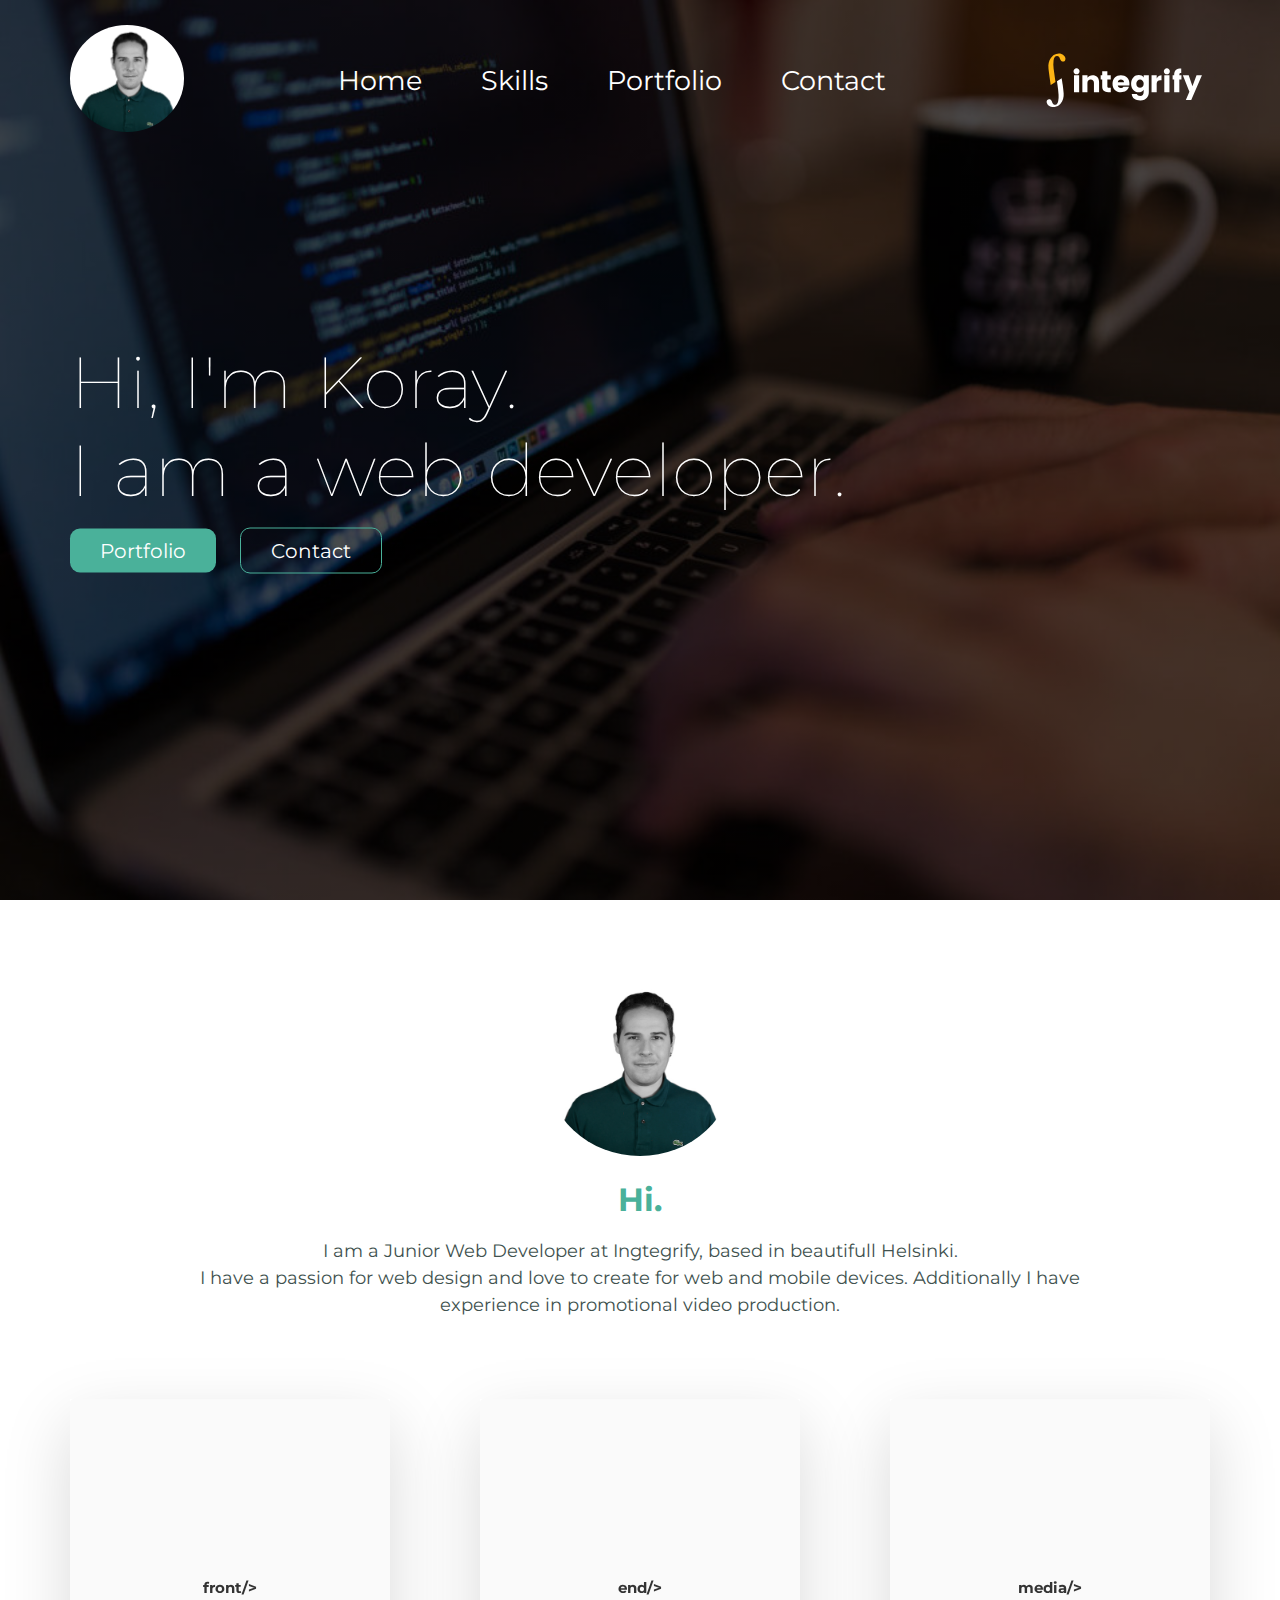
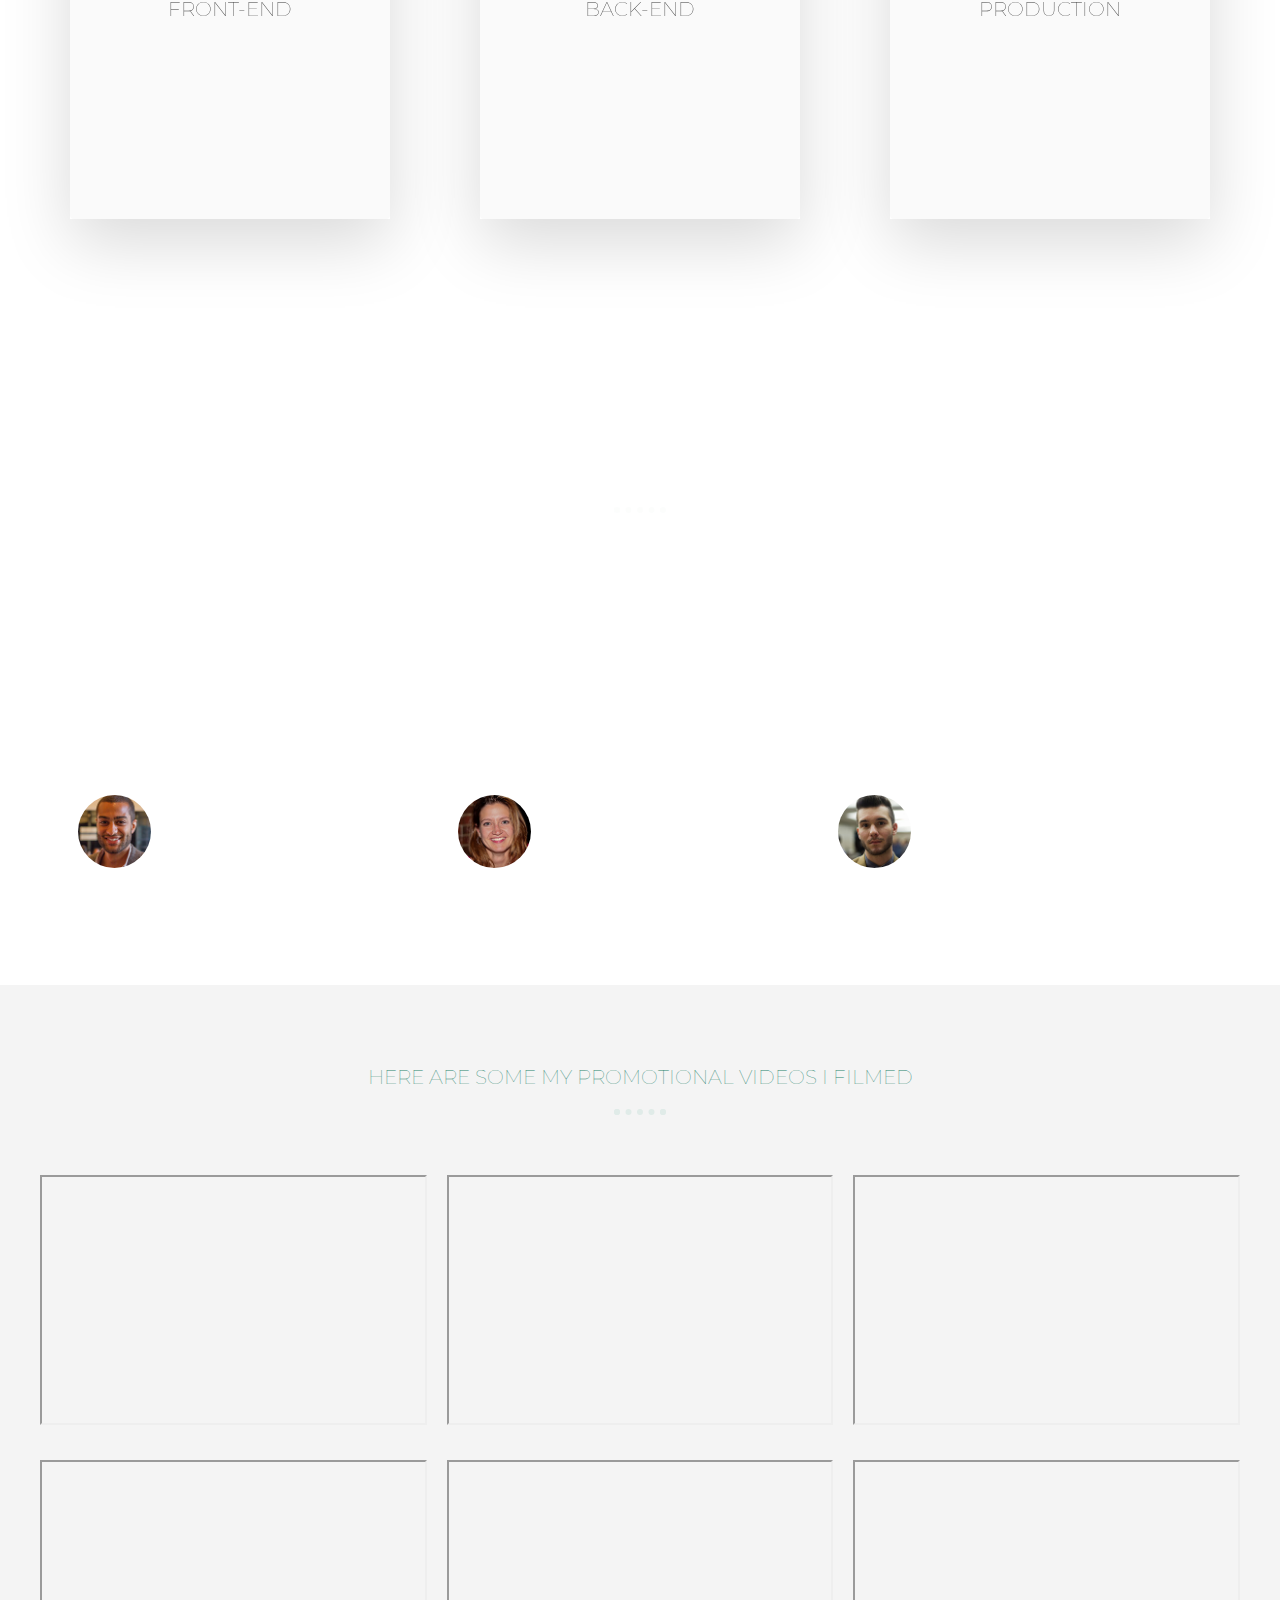
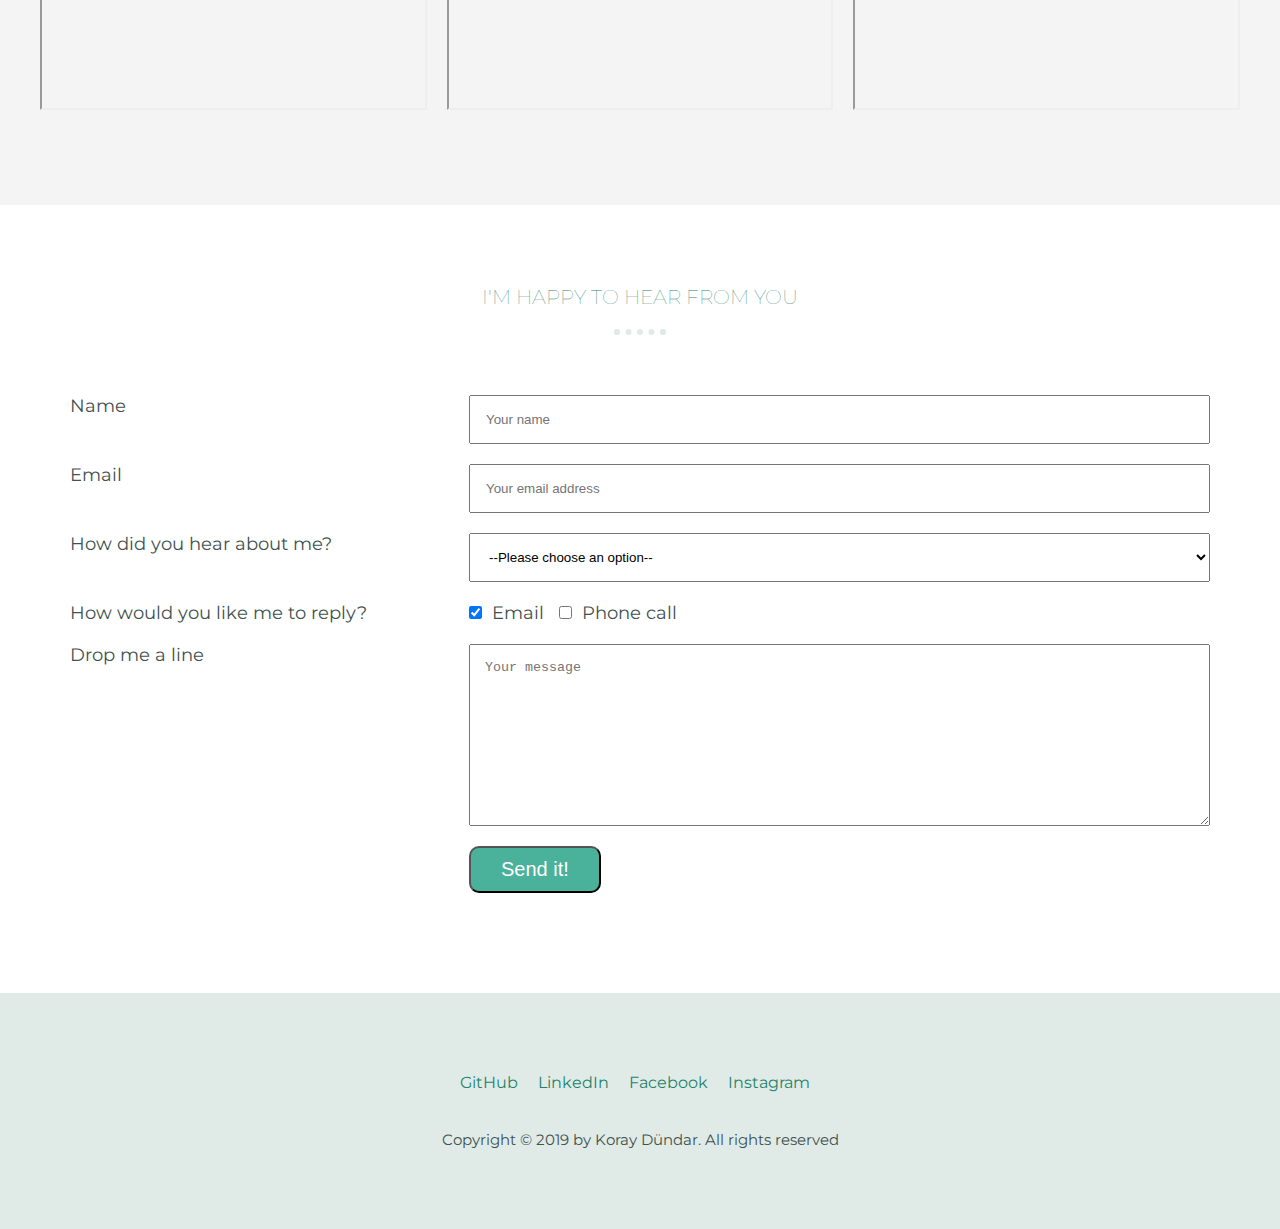
==== index.html @ 17572de8 "first commit" ====
<!DOCTYPE html>
<html lang="en">
  <head>
    <meta charset="UTF-8" />
    <meta name="viewport" content="width=device-width, initial-scale=1.0">
    
    <title>First Assignment - Deadline - 01.02.2019</title>
    <link rel="stylesheet" href="./css/style.css" />
    <link
      href="https://fonts.googleapis.com/css?family=Merriweather|Montserrat|"
      rel="stylesheet"
    />
    <link
      rel="stylesheet"
      href="https://use.fontawesome.com/releases/v5.6.3/css/all.css"
      integrity="sha384-UHRtZLI+pbxtHCWp1t77Bi1L4ZtiqrqD80Kn4Z8NTSRyMA2Fd33n5dQ8lWUE00s/"
      crossorigin="anonymous"
    />
  </head>

  <body>
    <header class="header__main">
      <div class="row">
        <div class="header-wrapper">
          <div class="picture">
            <img
              class="picture__me"
              src="./resources/images/me.jpg"
              alt="my picture"
            />
          </div>
          <nav class="main-nav">
            <ul>
              <li><a class="main-nav__button" href="#">Home</a></li>
              <li><a class="main-nav__button" href="./html/skills.html">Skills</a></li>
              <li><a class="main-nav__button" href="./html/portfolio.html">Portfolio</a></li>
              <li><a class="main-nav__button" href="./html/concact.html">Contact</a></li>
            </ul>
          </nav>

          
            <img class="logo__pic" src="./resources/images/logo.svg" alt="Integrify Logo">
            <!-- <p>Haapalahdenkatu, Helsinki</p>
            <p>koraydundar_40@hotmail.com</p>
            <p>0451609805</p> -->
         
        </div>
      </div>
      <div class="row">
      <div class="hero-text-box">
        <h1>
          Hi, I'm Koray. <br />
          I am a web developer.
        </h1>
        <a class="button button--a btn-animated" href="#">Portfolio</a>
        <a class="button button--b" href="#">Contact</a>
      </div>
    </div>
    </header>

    <section id="skills">
      <div class="container">
        <div class="hero-action">
          <img class="hero-image" src="./resources/images/me.jpg" />

          <h2>Hi.</h2>
          <br />
          <p>
            I am a Junior Web Developer at Ingtegrify, based in beautifull
            Helsinki.
          </p>
          <p>
            I have a passion for web design and love to create for web and
            mobile devices. Additionally I have experience in promotional video
            production.
          </p>
        </div>
      </div>
      <div class="row">
        <div class="cards">
          
          <div class="maincontainer">
            <div class="thecard">
              <div class="thefront">
                <p>front/></p>
                <h3 class="t3 t3__dark">Front-end</h3>
              </div>
              <div class="theback">
                <table class="theback__table">
                  <tr>
                    <td><i class="fab fa-html5"></i> HTML5</td>
                    <td>
                      <i class="fas fa-star"></i><i class="fas fa-star"></i
                      ><i class="fas fa-star"></i><i class="fas fa-star"></i>
                    </td>
                  </tr>
                  <tr>
                    <td><i class="fab fa-css3-alt"></i> CSS3</td>
                    <td>
                      <i class="fas fa-star"></i><i class="fas fa-star"></i
                      ><i class="fas fa-star"></i>
                    </td>
                  </tr>
                  <tr>
                    <td><i class="fab fa-js"></i> JavaScript</td>
                    <td>
                      <i class="fas fa-star"></i><i class="fas fa-star"></i>
                      <i class="fas fa-star"></i>
                    </td>
                    <tr>
                      <td><i class="fab fa-react"></i> React</td>
                      <td>
                        <i class="fas fa-star"></i><i class="fas fa-star"></i>
                      </td>
                    </tr>
                  </tr>
                </table>
              </div>
            </div> <!-- the card-->
          </div> <!-- main container-->

          <div class="maincontainer">
            <div class="thecard">
              <div class="thefront">
                <p>end/></p>
                <h3 class="t3 t3__dark">Back-end</h3>
              </div>
              <div class="theback">
                <table class="theback__table">
                  <tr>
                    <td><i class="fab fa-html5"></i> HTML5</td>
                    <td>
                      <i class="fas fa-star"></i><i class="fas fa-star"></i
                      ><i class="fas fa-star"></i><i class="fas fa-star"></i>
                    </td>
                  </tr>
                  <tr>
                    <td><i class="fab fa-css3-alt"></i> CSS3</td>
                    <td>
                      <i class="fas fa-star"></i><i class="fas fa-star"></i
                      ><i class="fas fa-star"></i>
                    </td>
                  </tr>
                  <tr>
                    <td><i class="fab fa-js"></i> JavaScript</td>
                    <td>
                      <i class="fas fa-star"></i><i class="fas fa-star"></i>
                    </td>
                  </tr>
                </table>
              </div>
            </div> <!-- the card-->
          </div> <!-- main container-->

          <div class="maincontainer">
            <div class="thecard">
              <div class="thefront">
                <p>media/></p>
                <h3 class="t3 t3__dark">Production</h3>
              </div>
              <div class="theback">
                <table class="theback__table">
                  <tr>
                    <td><i class="fas fa-camera"></i> Photography</td>
                    <td>
                      <i class="fas fa-star"></i
                      ><i class="fas fa-star"></i><i class="fas fa-star"></i>
                    </td>
                  </tr>
                  <tr>
                    <td><i class="fas fa-video"></i></i> Videography</td>
                    <td>
                        <i class="fas fa-star"></i>
                      <i class="fas fa-star"></i><i class="fas fa-star"></i
                      ><i class="fas fa-star"></i>
                    </td>
                  </tr>
                  <tr>
                    <td><i class="fas fa-crop"></i> Editing</td>
                    <td>
                        <i class="fas fa-star"></i><i class="fas fa-star"></i
                          ><i class="fas fa-star"></i><i class="fas fa-star"></i>
                      
                    </td>
                  </tr>
                </table>
              </div>
            </div> <!-- the card-->
          </div> <!-- main container-->

        </div> <!-- cards-->
      </div> <!-- row-->

      <!-- <div class="container">
        <div class="table-box">
          <table>
            <tr>
              <td><i class="fab fa-html5"></i> HTML5</td>
              <td>
                <i class="fas fa-star"></i><i class="fas fa-star"></i
                ><i class="fas fa-star"></i><i class="fas fa-star"></i>
              </td>
            </tr>
            <tr>
              <td><i class="fab fa-css3-alt"></i> CSS3</td>
              <td>
                <i class="fas fa-star"></i><i class="fas fa-star"></i
                ><i class="fas fa-star"></i>
              </td>
            </tr>
            <tr>
              <td><i class="fab fa-js"></i> JavaScript</td>
              <td><i class="fas fa-star"></i><i class="fas fa-star"></i></td>
            </tr>
          </table>

          <table>
            <tr>
              <td><i class="fab fa-react"></i> React</td>
              <td>
                <i class="fas fa-star"></i><i class="fas fa-star"></i
                ><i class="fas fa-star"></i><i class="fas fa-star"></i
                ><i class="fas fa-star"></i>
              </td>
            </tr>
            <tr>
              <td><i class="fas fa-camera-retro"></i> Photo Production</td>
              <td>
                <i class="fas fa-star"></i><i class="fas fa-star"></i
                ><i class="fas fa-star"></i><i class="fas fa-star"></i>
              </td>
            </tr>
            <tr>
              <td><i class="fas fa-video"></i> Video Production</td>
              <td>
                <i class="fas fa-star"></i><i class="fas fa-star"></i
                ><i class="fas fa-star"></i><i class="fas fa-star"></i
                ><i class="fas fa-star"></i>
              </td>
            </tr>
          </table>
        </div>
      </div> -->
    </section>

    <section id="testimonials">
      <div class="container"><h3 class="t3 t3__white">Check it out what people say about me</h3></div>
      <hr class="myhr" />
      <div class="row">
        <div class="testimonials__box">
          <div class="testimonials__boxes">
            <blockquote>
              <i class="fas fa-quote-left fa-2x"></i>Lorem ipsum dolor, sit amet
              consectetur adipisicing elit. Distinctio ipsa ex iusto inventore
              libero aliquam aperiam voluptates, aliquid ad autem at repudiandae
              expedita ea exercitationem, assumenda in officia unde aspernatur!
              <cite>
                <img
                  class="reference"
                  src="./resources/images/customer-1.jpg"
                  alt="reference"
                />
                Aleksi Mansikka-aho
              </cite>
            </blockquote>
          </div>
          <div class="testimonials__boxes">
            <blockquote>
              <i class="fas fa-quote-left fa-2x"></i>Lorem ipsum dolor, sit amet
              consectetur adipisicing elit. Distinctio ipsa ex iusto inventore
              libero aliquam aperiam voluptates, aliquid ad autem at repudiandae
              expedita ea exercitationem, assumenda in officia unde aspernatur!
              <cite>
                <img
                  class="reference"
                  src="./resources/images/customer-2.jpg"
                  alt="reference"
                />
                Marika Rajala
              </cite>
            </blockquote>
          </div>
          <div class="testimonials__boxes">
            <blockquote>
              <i class="fas fa-quote-left fa-2x"></i>Lorem ipsum dolor, sit amet
              consectetur adipisicing elit. Distinctio ipsa ex iusto inventore
              libero aliquam aperiam voluptates, aliquid ad autem at repudiandae
              expedita ea exercitationem, assumenda in officia unde aspernatur!
              <cite>
                <img
                  class="reference"
                  src="./resources/images/customer-3.jpg"
                  alt="reference"
                />
                Tuomas Aho
              </cite>
            </blockquote>
          </div>
        </div>
      </div>
    </section>
    <section class="portfolio portfolio--darker">
      <div class="row">
        <h3 class="t3 t3__green">
          Here are some my promotional videos I filmed
        </h3>
      </div>
      <hr class="myhr myhr--dark" />
      
          <div class="video">
        
          <iframe
          width="100%"
          height="250px"
            src="https://www.youtube.com/embed/2AbjvVlqgeo""
          >
          </iframe>
        
        
          <iframe
          width="100%"
          height="250px"
            src="https://www.youtube.com/embed/YqBO7CkPJ3Q"
          >
          </iframe>
        
        
          <iframe
          width="100%"
          height="250px"
            src="https://www.youtube.com/embed/qlqTi9k9QtY"
          >
          </iframe>
        
          <iframe
          width="100%"
            height="250px"
            src="https://www.youtube.com/embed/1nEsfxZrG5I"
          >
          </iframe>
          <iframe
          width="100%"
          height="250px"
            src="https://www.youtube.com/embed/g9mExCoTrww"
          >
          </iframe>
          <iframe
          width="100%"
          height="250px"
            src="https://www.youtube.com/embed/tgbNymZ7vqY"
          >
          </iframe>
        </div>
      
    </section>
    <section id="contact">
      <div class="row"><h3 class="t3 t3__green">I'm happy to hear from you</h3></div>
      <hr class="myhr myhr--dark" />
      
      <div class="row">
        
          <div class="contact__questions">
            <label class="contact__label" for="name" type="text">Name</label>

            <input
              class="contact__input"
              type="text"
              id="name"
              placeholder="Your name"
            />
          </div>
          <div class="contact__questions">
            <label class="contact__label" for="email" type="email">Email</label>

            <input
              class="contact__input"
              type="email"
              id="email"
              placeholder="Your email address"
            />
          </div>
          <div class="contact__questions">
              <label class="contact__label" for="option">How did you hear about me?</label>
              <select class="contact__input" id="option">
                <option value="">--Please choose an option--</option>
                <option value="searchEngine">Search Engine</option>
                <option value="paidAdvertisment">Paid Advertisment</option>
                <option value="friend">Friend</option>
              </select>
            
            </div>
          <div class="contact__questions">
              <label class="contact__label" for="communication" type="checkbox"
                >How would you like me to reply?</label
              >
              <div class="check">
                <input
                  type="checkbox"
                  name="news"
                  id="communication"
                  checked=""
                />
                Email
              </div>
              <div class="check">
                <input type="checkbox" name="news" id="communication" /> Phone
                call
              </div>
            </div>
          <div class="contact__questions">
            <label class="contact__label" for="message" type="textarea"
              >Drop me a line</label
            >

            <textarea
              name="message"
              id="message"
              cols="300"
              rows="10"
              placeholder="Your message"
            ></textarea>
          </div>

          <div class="contact__questions">
          <label class="contact__label"></label>
          <input class="button button--a" type="submit" value="Send it!">
          </div>

        
        </form>
      </div>
    </section>

    <footer>
      <div class="container">
        <ul class="footer__nav">
          <li><a href="#"><i class="fab fa-github fa-2x"></i><span>GitHub</span></a></li>
          <li><a href="#"><i class="fab fa-linkedin fa-2x"></i><span>LinkedIn</span></a></li>
          <li><a href="#"><i class="fab fa-facebook fa-2x"></i><span>Facebook</span></a></li>
          <li><a href="#"><i class="fab fa-instagram fa-2x"></i><span>Instagram</span></a></li>
        </ul>
        <br />
        <br /> 
        <p>Copyright © 2019 by Koray Dündar. All rights reserved</p>
      </div>
    </footer>
  </body>
</html>
---- css/style.css ----
* {
  margin: 0;
  padding: 0;
  box-sizing: border-box;
}

body {
  color: #40514e;
  text-align: center;
  font-family: "Montserrat", serif;
}

p {
  font-size: 15px;
}

.myhr {
  width: 4%;

  border: dotted #e0ebe817 6px;
  border-bottom: none;
  margin: 0 auto;
  margin-bottom: 60px;
}

.myhr--dark {
  border: dotted #e0ebe8 6px;
  border-bottom: none;
}

.header__main {
  background-image: linear-gradient(rgba(0, 0, 0, 0.7), rgba(0, 0, 0, 0.7)),
    url(..//css/img/hero.jpg);

  height: 100vh;
  background-size: cover;
  background-position: center;
  background-attachment: fixed;
  padding: 25px 1px 15px 1px;
}

.header__sub {
  padding: 25px 1px 15px 1px;
}

.logo {
  text-align: right;
}

.logo__pic {
  width: 15%;
}

.container {
  max-width: 940px;
  margin: 0 auto;
  display: relative;
}

.row {
  max-width: 1140px;
  margin: 0 auto;
}

.header-wrapper {
  display: flex;
  align-items: center;
  justify-content: space-between;
}

.header-wrapper p {
  color: #4ab19a;
  font-family: "Montserrat";
}

.picture {
  width: 10%;
}

.picture__me {
  width: 100%;
  border-radius: 50%;
}

.hero-text-box {
  position: absolute;
  top: 50%;
  transform: translateY(-50%);
  width: 900px;
  text-align: left;
}

h1 {
  font-family: "Montserrat";
  font-size: 450%;
  color: #fff;
  font-weight: 100;
  word-spacing: 4px;
  margin-bottom: 25px;
}

.button {
  padding: 10px 30px;
  font-size: 20px;
  text-decoration: none;
  color: white;
  border-radius: 10px;
  margin-right: 20px;
}

.button--a {
  background-color: #4ab19a;
}

.button--a:hover {
  background-color: #368170;
}

.button--b {
  border: 1px solid #4ab19a;
}

.button--b:hover {
  background-color: #4ab19a;
}

.main-nav {
  font-family: "Montserrat";
}

ul {
  list-style: none;
}

li {
  display: inline-block;
}

.main-nav__button {
  text-decoration: none;
  padding: 5px 15px;
  color: #fff;
  font-size: 170%;
}

.main-nav li:not(:last-child) {
  margin-right: 25px;
}

.main-nav__button:hover {
  color: #4ab19a;
  transition: all 0.2s;
}

.a {
  font-size: 40px;
}

/*sub nav*/
.sub-nav {
  font-family: "Montserrat";
}

.sub-nav__button {
  text-decoration: none;
  padding: 5px 15px;
  color: #4ab19a;
  font-size: 170%;
  border-bottom: 2px solid transparent;
}

.sub-nav li:not(:last-child) {
  margin-right: 25px;
}

.sub-nav__button:hover {
  border-bottom: 1px solid #409c88;

  transition: all 0.5s;
}

/* TOP CONTAINER */
#skills {
  padding: 80px 0;
  margin-bottom: 84px;
}

.hero-image {
  width: 20%;

  border-radius: 50%;
  margin-bottom: 20px;
}

h2 {
  font-size: 200%;
  color: #4ab19a;
}

.hero-action {
  margin-bottom: 80px;
}

.hero-action p {
  font-size: 18px;
  line-height: 1.5;
}

.yetenek {
  display: flex;
  justify-content: space-between;
}

.skill {
  margin-top: 60px;
  width: 33.3%;
}

.skill__pictures {
  width: 100%;
  display: block;
}

/* MIDDLE CONTAINER */
#middle {
  padding: 80px 0;
  margin-bottom: 84;
}

.theback__table {
  margin: 0 auto;
  font-size: 25px;
}

.table-box {
  display: flex;
  flex-direction: row;
  justify-content: space-between;
}

/* TESTIMONIALS */
#testimonials {
  padding: 80px 0;

  background-image: linear-gradient(rgba(0, 0, 0, 0.7), rgba(0, 0, 0, 0.7)),
    url(..//css/img/testimonial.jpg);

  background-size: cover;
  background-position: center;
  background-attachment: fixed;

  color: #fff;
}

.t3 {
  font-weight: 100;
  font-size: 20px;
  letter-spacing: 2;
  text-transform: uppercase;
  margin-bottom: 20px;
}

.t3__white {
  color: white;
}

.t3__green {
  color: #1e836c;
}

.t3__lightgreen {
  color: #4ab19a;
}

.testimonials__box {
  display: flex;
  justify-content: space-between;
}

blockquote {
  line-height: 1.5;
  font-style: italic;
  text-align: left;
  padding: 2%;
  font-family: "Montserrat";
  font-size: 18px;
}

.fa-quote-left {
  margin-right: 12px;
  color: #4ab19a;
}

cite {
  margin-top: 25px;
  display: block;
  margin-top: 25px;

  display: flex;
  align-items: center;
  margin-bottom: 30px;
}

.reference {
  width: 20%;
  border-radius: 50%;

  margin-right: 10px;
}

/*FORM*/
#contact {
  padding: 80px 0;

  font-size: 18px;
}

.contact__questions {
  display: flex;
  margin-bottom: 20px;
}

.contact__label {
  flex: 0 0 35%;
  text-align: left;
}

.contact__input {
  flex: 0 0 65%;
}

#communication {
  margin-right: 5px;
}

.check {
  margin-right: 15px;
}

input {
  padding: 15px;
}

select {
  padding: 15px;
}

textarea {
  padding: 15px;
}

/* FOOTER */
footer {
  padding: 80px 0;
  background-color: #e0ebe8;
}

.fab {
  color: grey;
  margin-right: 5px;
}

.footer__nav {
  display: flex;
  justify-content: center;
  align-items: center;
}

.footer__nav a {
  display: flex;
  align-items: center;
  margin-right: 15px;
  text-decoration: none;
  color: #1e836c;
}

/* Videos */
.video {
  max-width: 1200px;
  margin: 0 auto;
  display: grid;
  grid-template-columns: repeat(auto-fit, minmax(300px, 1fr));
  grid-gap: 20px;
  justify-content: space-between;
}

.portfolio {
  padding-top: 42px;
}

.portfolio--darker {
  background: #f4f4f4;
}

.portfolio {
  padding: 80px 0;
}

.flexforvideo {
  display: flex;
}

iframe {
  margin-bottom: 15px;
}

/*Amazing Skills*/
.amazing-skills {
  padding: 25px 0 50px 0;
}

.cards {
  display: flex;
  justify-content: space-between;
}

.maincontainer {
  position: relative;
  width: 320px;
  height: 420px;
  perspective: 150rem;
  -moz-perspective: 150rem;
}

.thecard {
  position: absolute;
  width: 100%;
  height: 100%;
  transform-style: preserve-3d;
  transition: all 1s ease;
  box-shadow: rgba(0, 0, 0, 0.15) 0px 1.5rem 4rem;
  font-family: "Montserrat", serif;
}

.thecard:hover {
  transform: rotateY(180deg);
}

.thefront {
  position: absolute;
  width: 100%;
  height: 100%;
  backface-visibility: hidden;
  background: #fafafa;
  color: #333;
  text-align: center;

  border-radius: 4px;

  font-weight: bold;
  padding: 5%;
  overflow: hidden;
  display: flex;
  flex-direction: column;
  justify-content: center;
}

.theback {
  position: absolute;
  width: 100%;
  height: 100%;
  backface-visibility: hidden;
  background: #fafafa;
  color: #333;
  transform: rotateY(180deg);
  padding: 45% 2% 2% 2%;
}

.theback__table {
  font-size: 20px;
}

.cardpics {
  margin-top: 40px;
  margin-bottom: 10px;
  width: 100%;
}
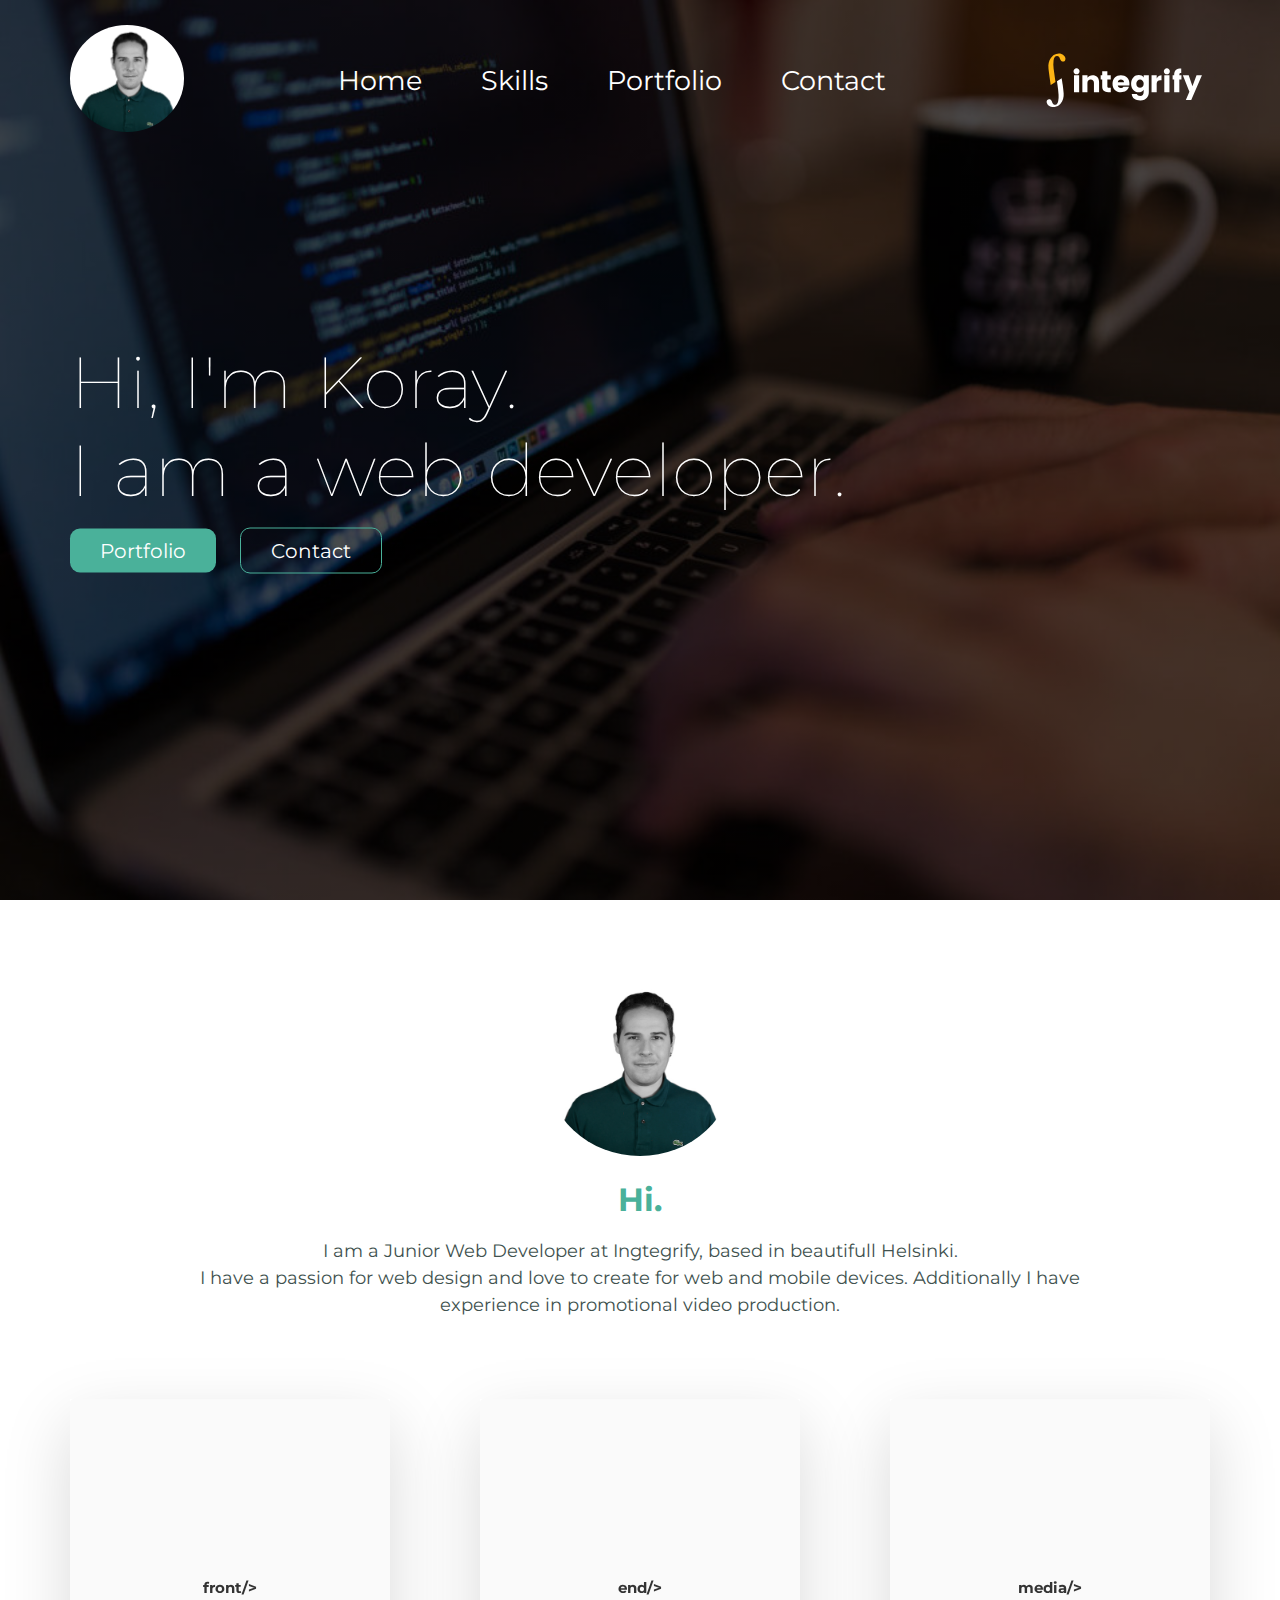
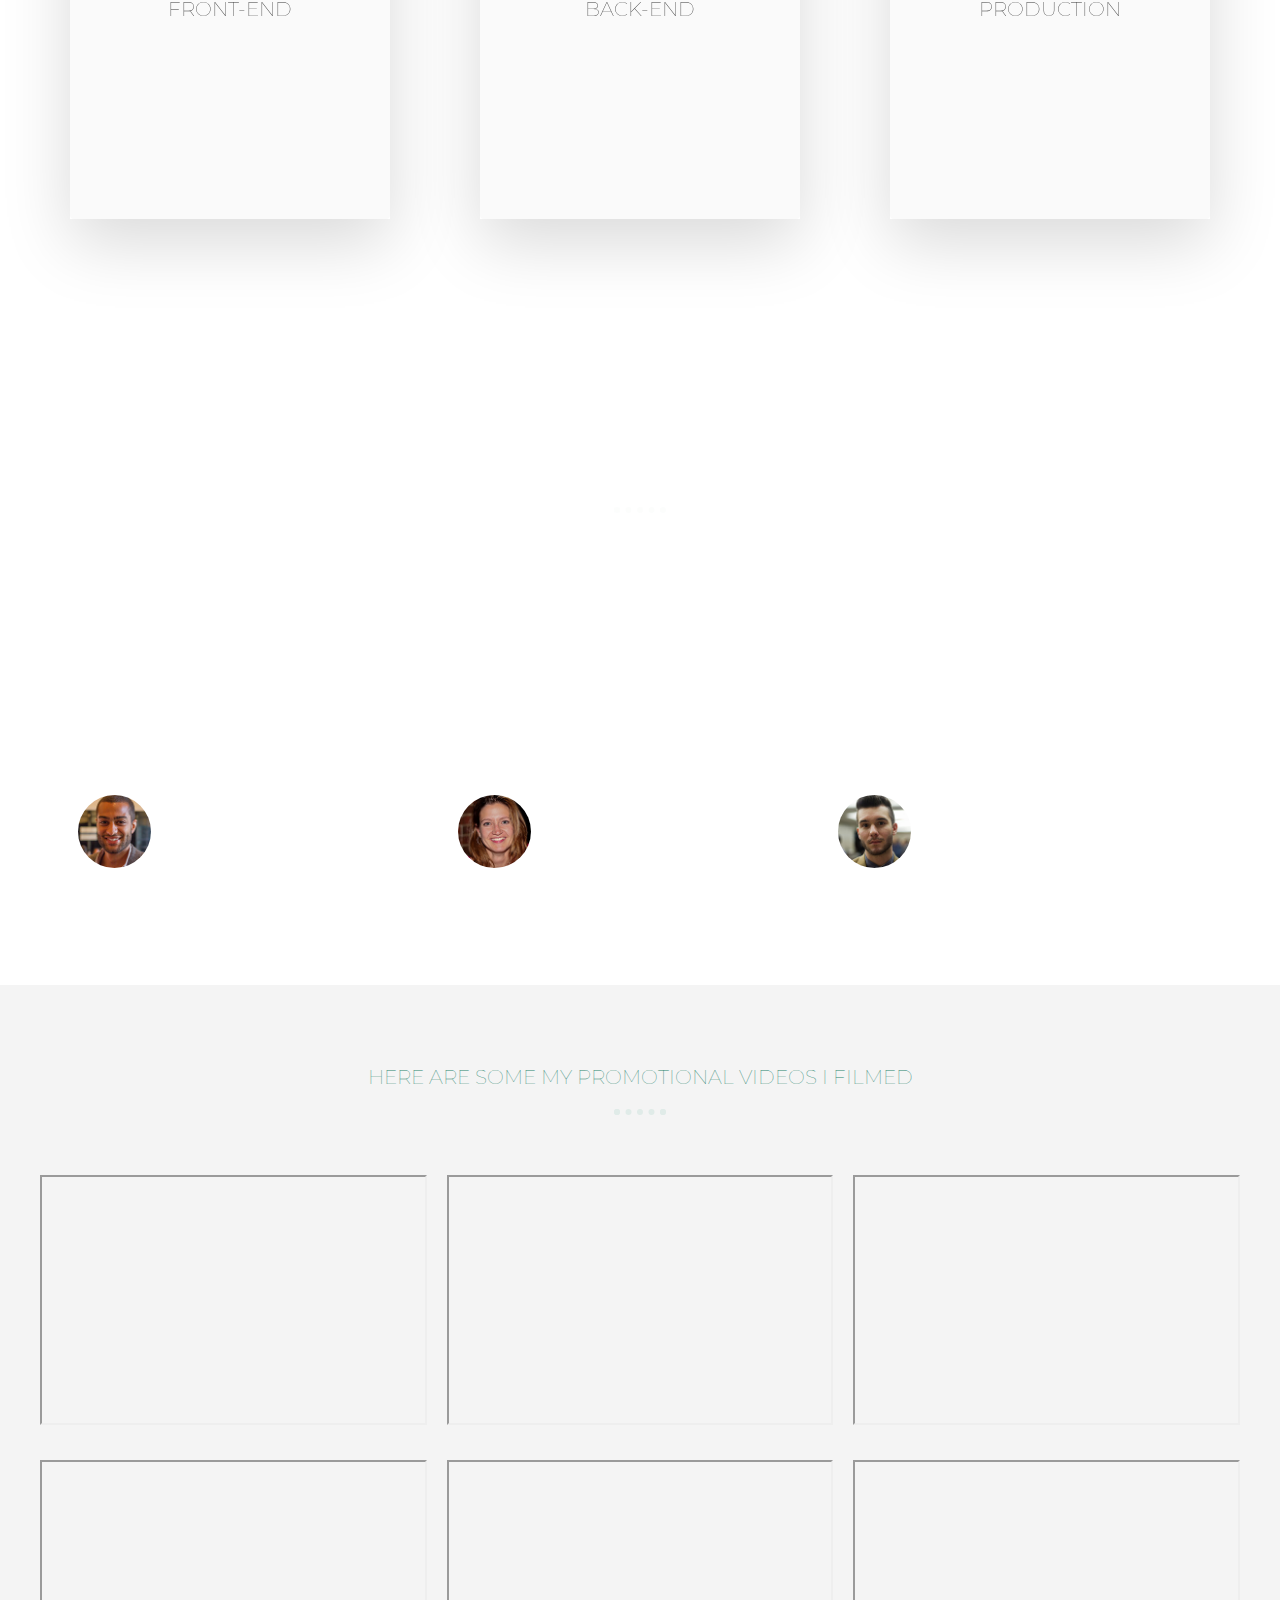
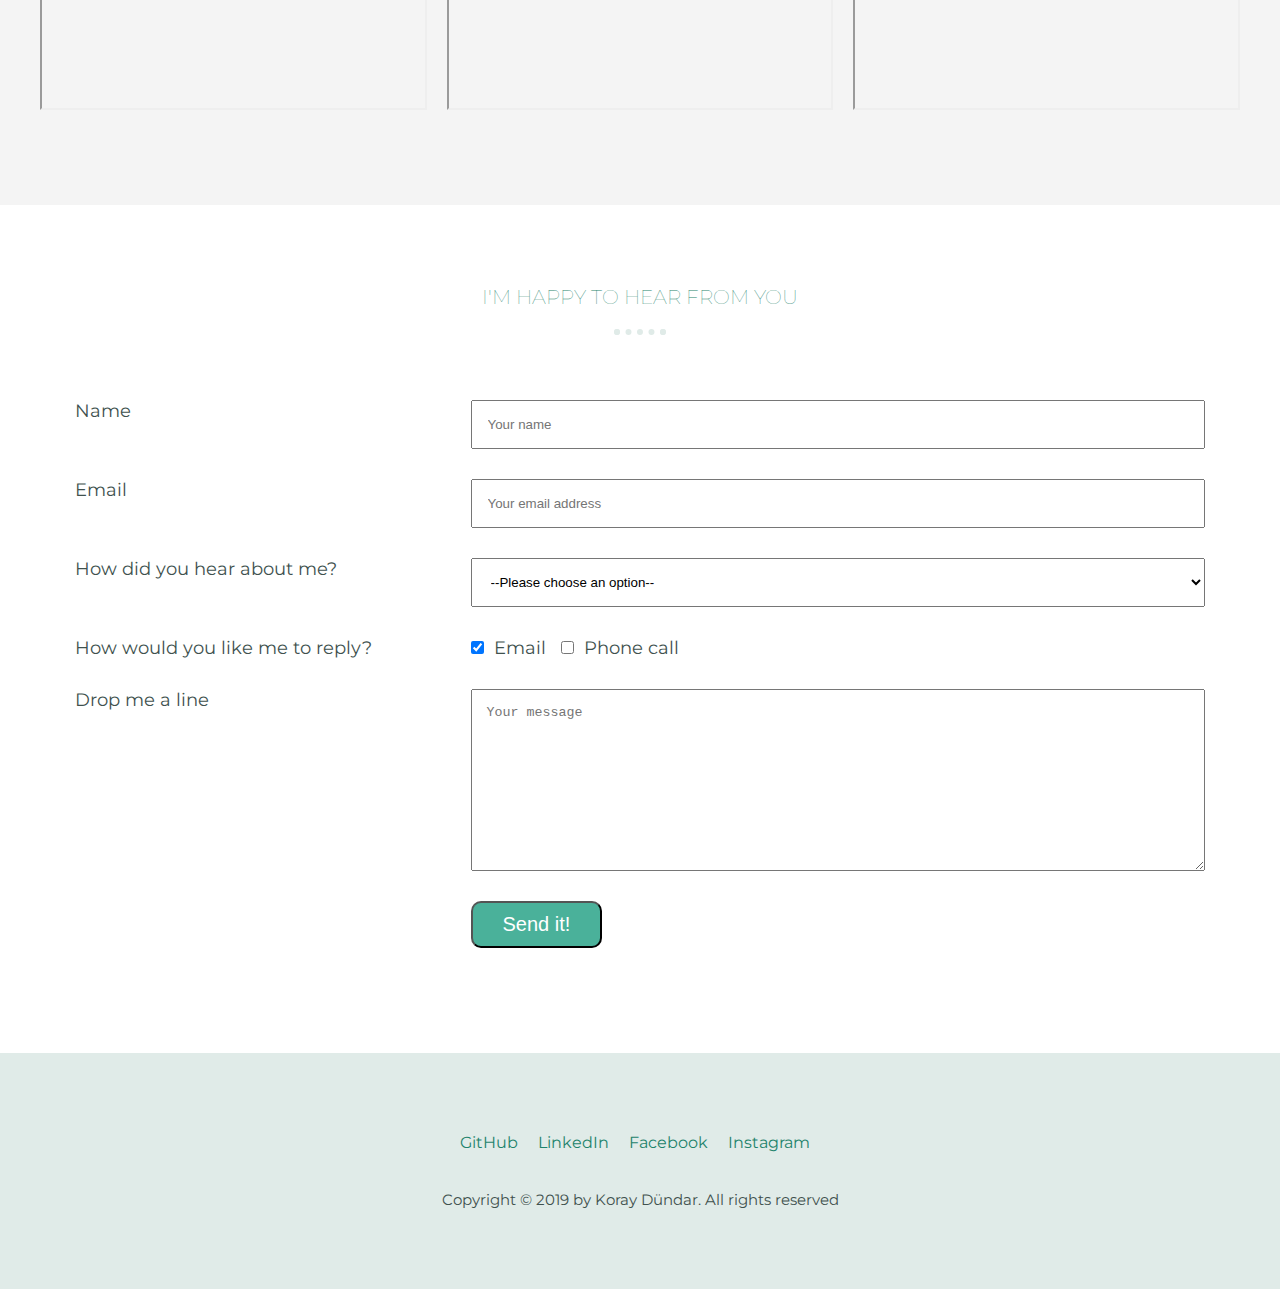
==== commit c78d3df1: "fixes with cards" ====
--- a/index.html
+++ b/index.html
@@ -127,28 +127,7 @@
                 <h3 class="t3 t3__dark">Back-end</h3>
               </div>
               <div class="theback">
-                <table class="theback__table">
-                  <tr>
-                    <td><i class="fab fa-html5"></i> HTML5</td>
-                    <td>
-                      <i class="fas fa-star"></i><i class="fas fa-star"></i
-                      ><i class="fas fa-star"></i><i class="fas fa-star"></i>
-                    </td>
-                  </tr>
-                  <tr>
-                    <td><i class="fab fa-css3-alt"></i> CSS3</td>
-                    <td>
-                      <i class="fas fa-star"></i><i class="fas fa-star"></i
-                      ><i class="fas fa-star"></i>
-                    </td>
-                  </tr>
-                  <tr>
-                    <td><i class="fab fa-js"></i> JavaScript</td>
-                    <td>
-                      <i class="fas fa-star"></i><i class="fas fa-star"></i>
-                    </td>
-                  </tr>
-                </table>
+               
               </div>
             </div> <!-- the card-->
           </div> <!-- main container-->
--- a/css/style.css
+++ b/css/style.css
@@ -228,14 +228,20 @@
 }
 
 .theback__table {
+  display: flex;
+  justify-content: flex-start;
   margin: 0 auto;
   font-size: 25px;
 }
 
-.table-box {
+.theback {
   display: flex;
   flex-direction: row;
-  justify-content: space-between;
+  justify-content: flex-start;
+}
+
+td {
+  text-align: start;
 }
 
 /* TESTIMONIALS */
@@ -317,6 +323,7 @@
 
 .contact__questions {
   display: flex;
+  padding: 5px;
   margin-bottom: 20px;
 }
 
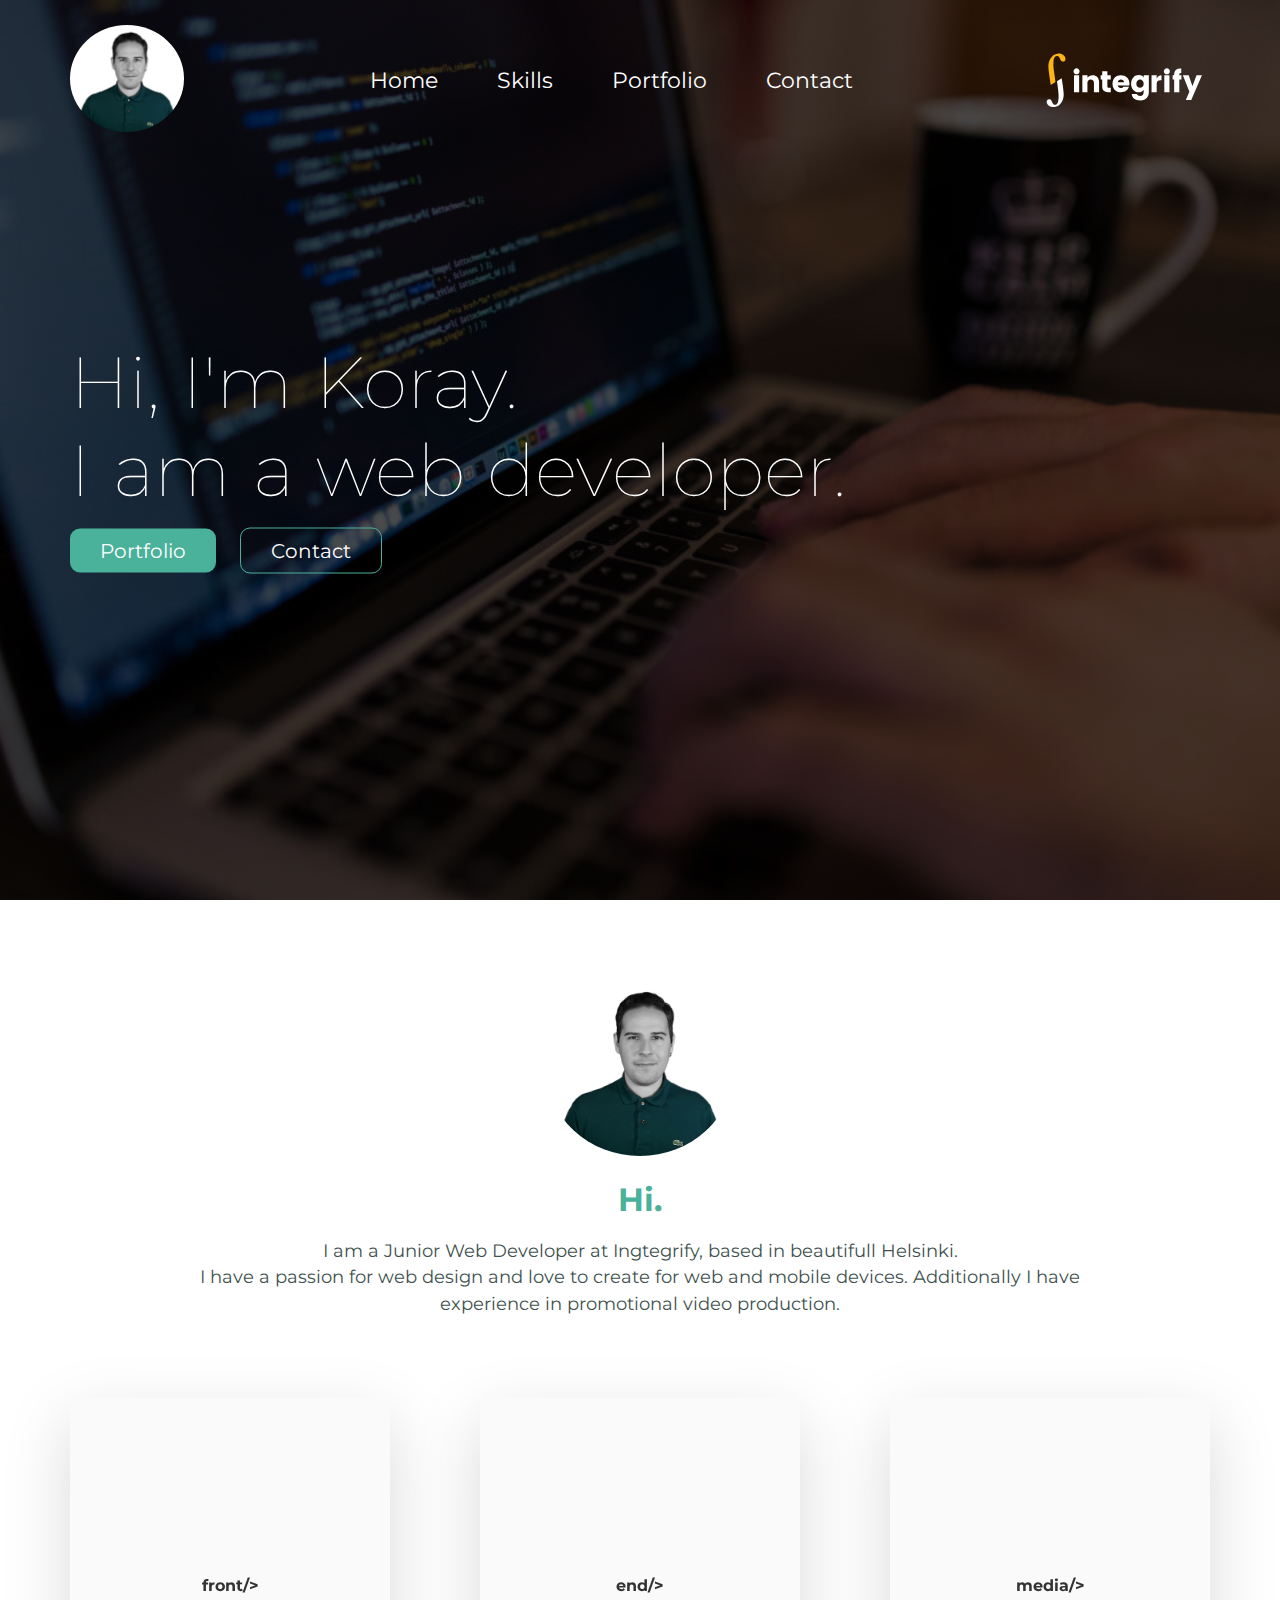
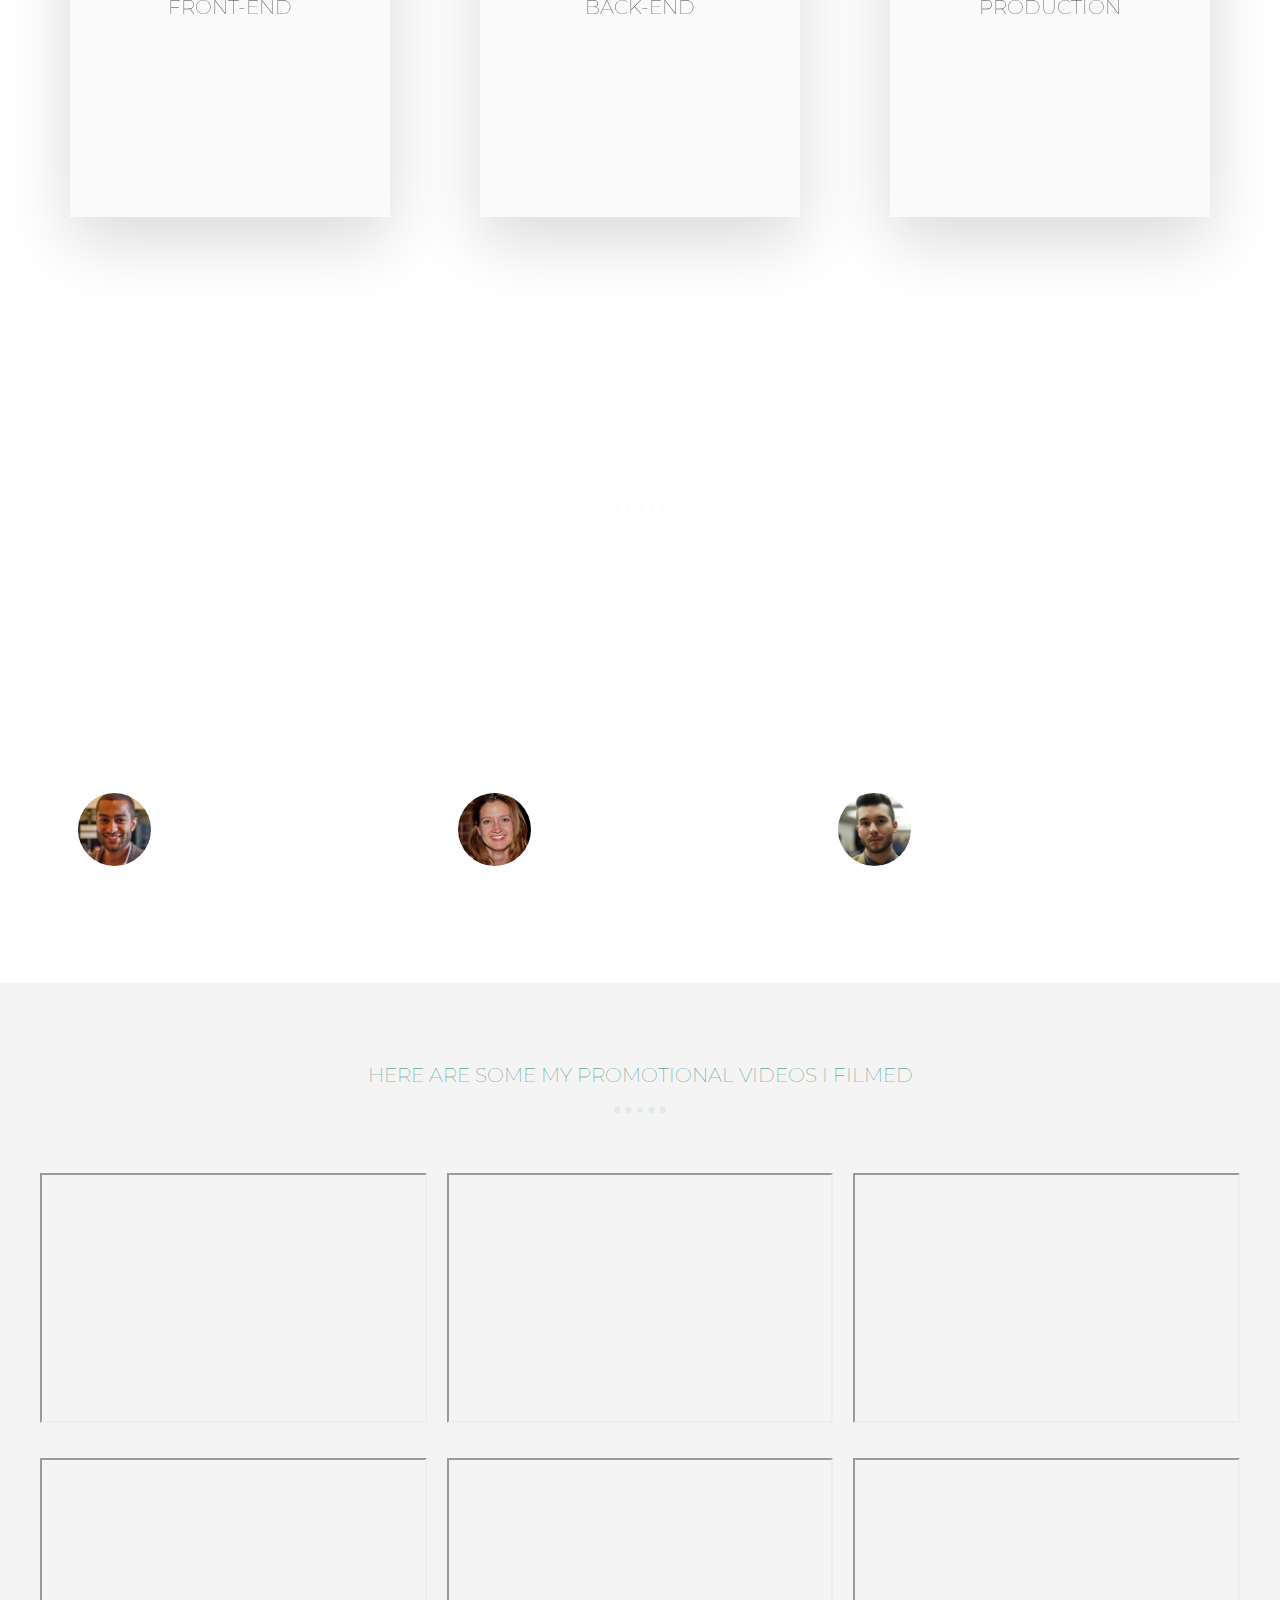
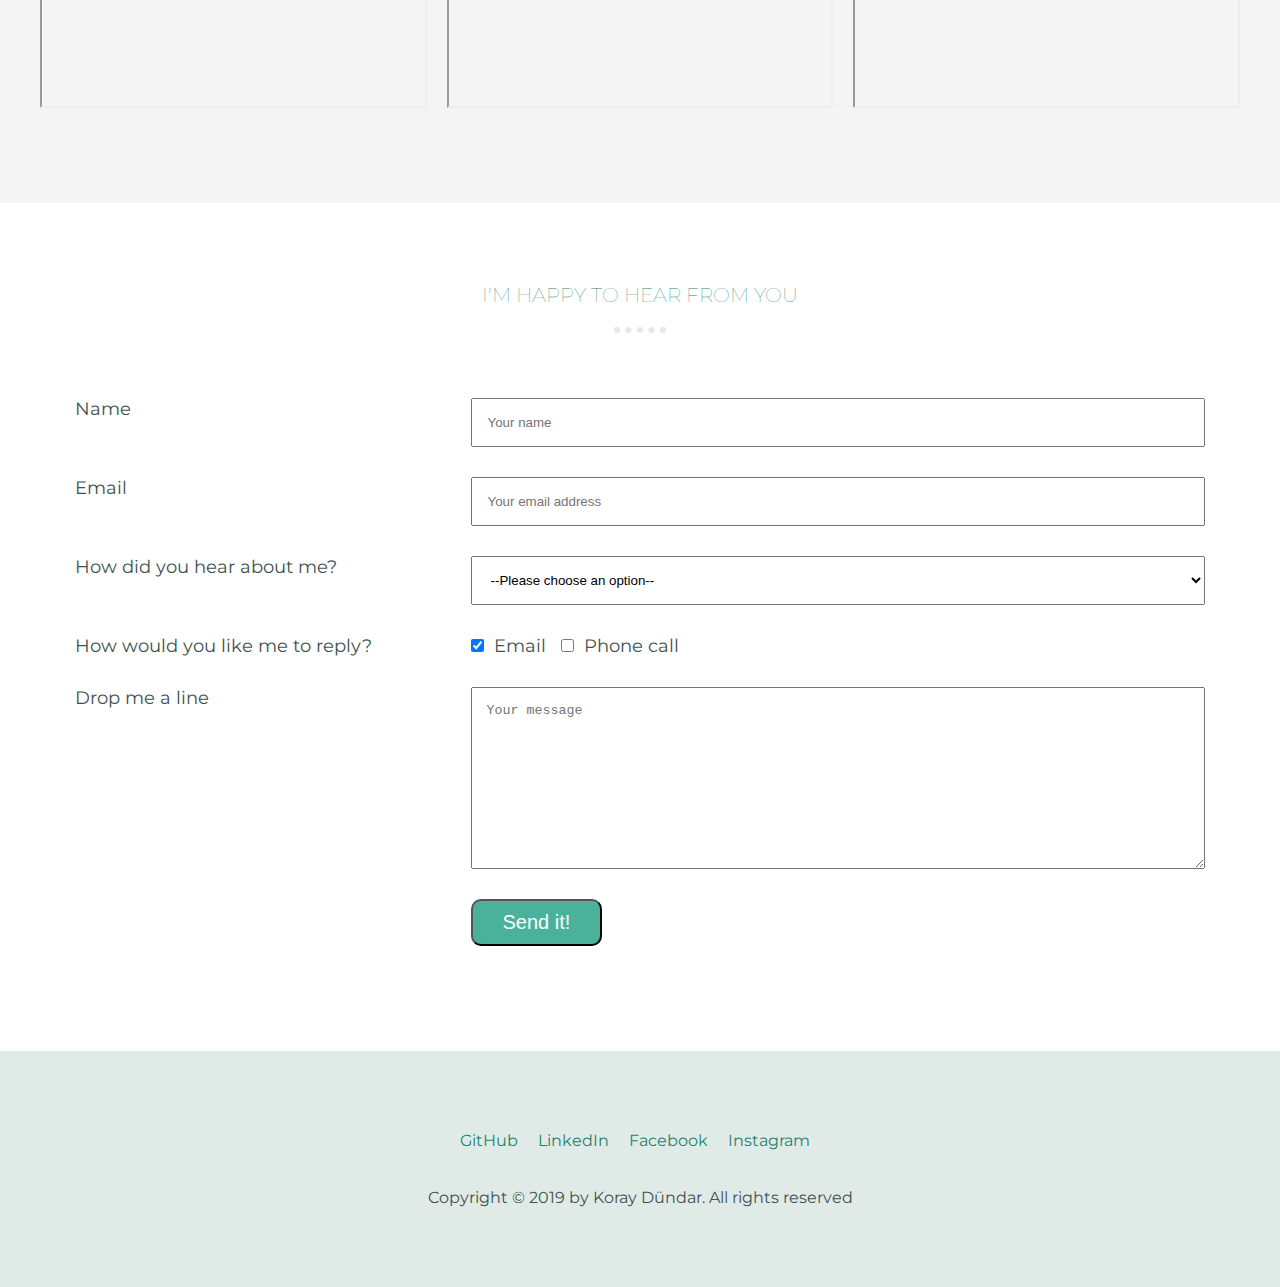
==== commit e204d541: "Adding media queries.css" ====
--- a/index.html
+++ b/index.html
@@ -17,6 +17,7 @@
       integrity="sha384-UHRtZLI+pbxtHCWp1t77Bi1L4ZtiqrqD80Kn4Z8NTSRyMA2Fd33n5dQ8lWUE00s/"
       crossorigin="anonymous"
     />
+    <link rel="stylesheet" href="./css/queries.css">
   </head>
 
   <body>
--- a/css/style.css
+++ b/css/style.css
@@ -8,10 +8,7 @@
   color: #40514e;
   text-align: center;
   font-family: "Montserrat", serif;
-}
-
-p {
-  font-size: 15px;
+  font-size: 16px;
 }
 
 .myhr {
@@ -140,7 +137,7 @@
   text-decoration: none;
   padding: 5px 15px;
   color: #fff;
-  font-size: 170%;
+  font-size: 140%;
 }
 
 .main-nav li:not(:last-child) {
@@ -202,7 +199,7 @@
 }
 
 .hero-action p {
-  font-size: 18px;
+  font-size: 110%;
   line-height: 1.5;
 }
 
--- a/css/queries.css
+++ b/css/queries.css
@@ -0,0 +1,29 @@
+@media only screen and (max-width: 1200px) {
+  .row {
+    max-width: 850px;
+  }
+  .maincontainer {
+    width: 200px;
+    height: 350px;
+  }
+
+  .hero-action p {
+    font-size: 20px;
+  }
+
+  h1 {
+    font-size: 375%;
+  }
+}
+
+/* Small tablet to big tablet: from 768px (IPAD) to 1023px (landscape tablet) */
+@media only screen and (max-width: 1023px) {
+}
+
+/* Small phones to small tablets:481px to 767px*/
+@media only screen and (max-width: 767px) {
+}
+
+/* Small Phones: from 0 to 480 px such as Iphone 5*/
+@media only screen and (max-width: 480px) {
+}
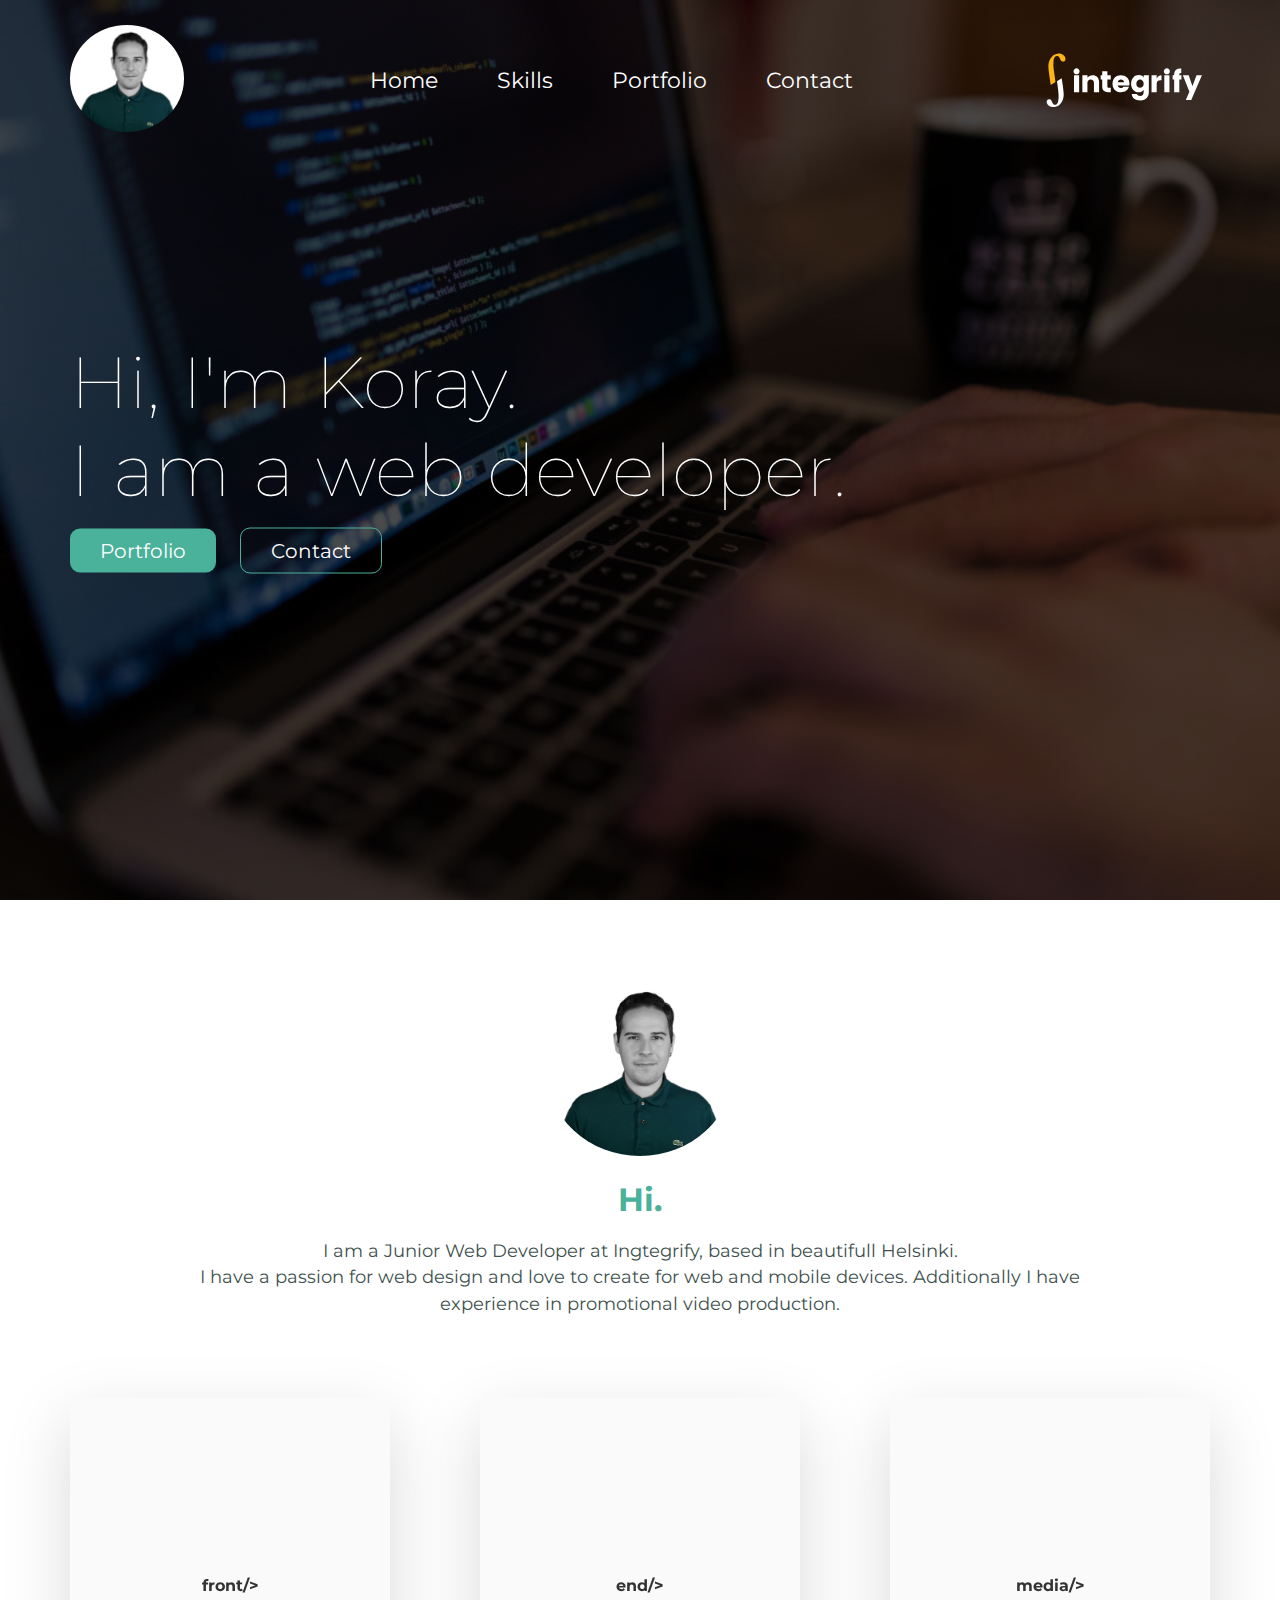
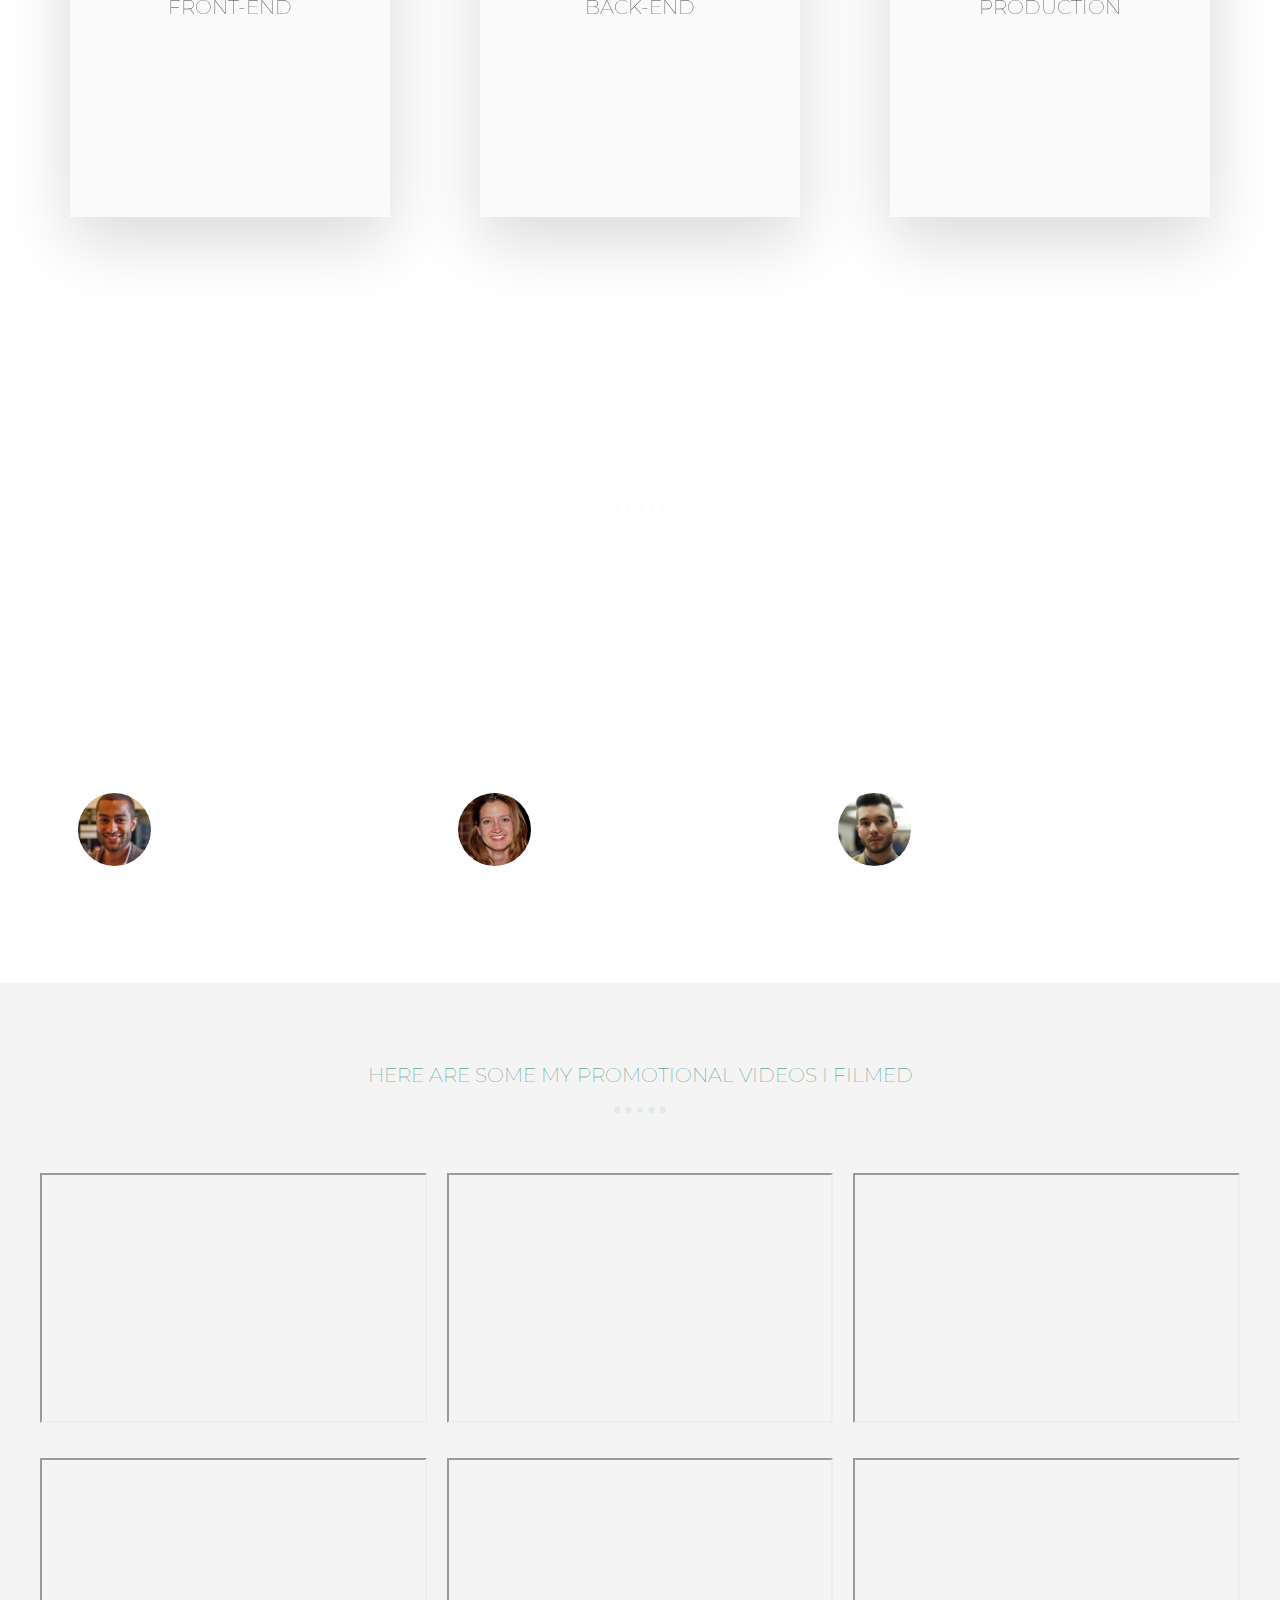
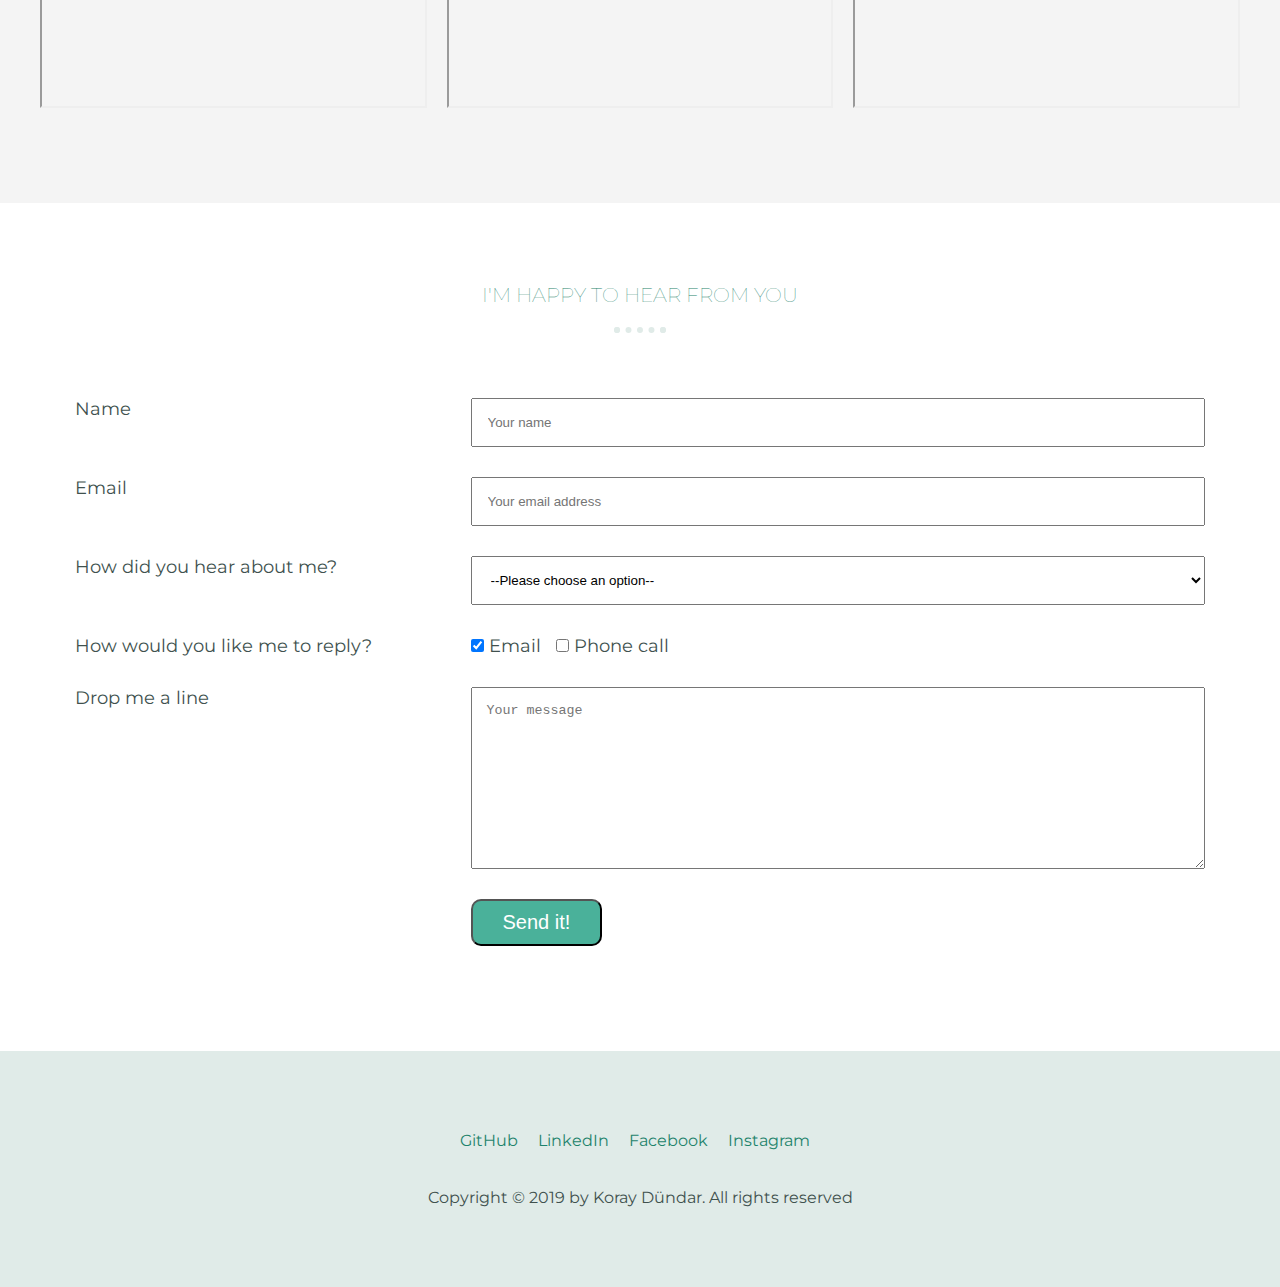
==== commit 92ad41b1: "validation fixes" ====
--- a/index.html
+++ b/index.html
@@ -1,10 +1,9 @@
-
 <!DOCTYPE html>
 <html lang="en">
   <head>
     <meta charset="UTF-8" />
-    <meta name="viewport" content="width=device-width, initial-scale=1.0">
-    
+    <meta name="viewport" content="width=device-width, initial-scale=1.0" />
+
     <title>First Assignment - Deadline - 01.02.2019</title>
     <link rel="stylesheet" href="./css/style.css" />
     <link
@@ -17,7 +16,7 @@
       integrity="sha384-UHRtZLI+pbxtHCWp1t77Bi1L4ZtiqrqD80Kn4Z8NTSRyMA2Fd33n5dQ8lWUE00s/"
       crossorigin="anonymous"
     />
-    <link rel="stylesheet" href="./css/queries.css">
+    <link rel="stylesheet" href="./css/queries.css" />
   </head>
 
   <body>
@@ -34,30 +33,42 @@
           <nav class="main-nav">
             <ul>
               <li><a class="main-nav__button" href="#">Home</a></li>
-              <li><a class="main-nav__button" href="./html/skills.html">Skills</a></li>
-              <li><a class="main-nav__button" href="./html/portfolio.html">Portfolio</a></li>
-              <li><a class="main-nav__button" href="./html/concact.html">Contact</a></li>
+              <li>
+                <a class="main-nav__button" href="./html/skills.html">Skills</a>
+              </li>
+              <li>
+                <a class="main-nav__button" href="./html/portfolio.html"
+                  >Portfolio</a
+                >
+              </li>
+              <li>
+                <a class="main-nav__button" href="./html/concact.html"
+                  >Contact</a
+                >
+              </li>
             </ul>
           </nav>
 
-          
-            <img class="logo__pic" src="./resources/images/logo.svg" alt="Integrify Logo">
-            <!-- <p>Haapalahdenkatu, Helsinki</p>
+          <img
+            class="logo__pic"
+            src="./resources/images/logo.svg"
+            alt="Integrify Logo"
+          />
+          <!-- <p>Haapalahdenkatu, Helsinki</p>
             <p>koraydundar_40@hotmail.com</p>
             <p>0451609805</p> -->
-         
-        </div>
-      </div>
-      <div class="row">
-      <div class="hero-text-box">
-        <h1>
-          Hi, I'm Koray. <br />
-          I am a web developer.
-        </h1>
-        <a class="button button--a btn-animated" href="#">Portfolio</a>
-        <a class="button button--b" href="#">Contact</a>
-      </div>
-    </div>
+        </div>
+      </div>
+      <div class="row">
+        <div class="hero-text-box">
+          <h1>
+            Hi, I'm Koray. <br />
+            I am a web developer.
+          </h1>
+          <a class="button button--a btn-animated" href="#">Portfolio</a>
+          <a class="button button--b" href="#">Contact</a>
+        </div>
+      </div>
     </header>
 
     <section id="skills">
@@ -80,7 +91,6 @@
       </div>
       <div class="row">
         <div class="cards">
-          
           <div class="maincontainer">
             <div class="thecard">
               <div class="thefront">
@@ -109,17 +119,19 @@
                       <i class="fas fa-star"></i><i class="fas fa-star"></i>
                       <i class="fas fa-star"></i>
                     </td>
-                    <tr>
-                      <td><i class="fab fa-react"></i> React</td>
-                      <td>
-                        <i class="fas fa-star"></i><i class="fas fa-star"></i>
-                      </td>
-                    </tr>
+                  </tr>
+                  <tr>
+                    <td><i class="fab fa-react"></i> React</td>
+                    <td>
+                      <i class="fas fa-star"></i><i class="fas fa-star"></i>
+                    </td>
                   </tr>
                 </table>
               </div>
-            </div> <!-- the card-->
-          </div> <!-- main container-->
+            </div>
+            <!-- the card-->
+          </div>
+          <!-- main container-->
 
           <div class="maincontainer">
             <div class="thecard">
@@ -127,11 +139,11 @@
                 <p>end/></p>
                 <h3 class="t3 t3__dark">Back-end</h3>
               </div>
-              <div class="theback">
-               
-              </div>
-            </div> <!-- the card-->
-          </div> <!-- main container-->
+              <div class="theback"></div>
+            </div>
+            <!-- the card-->
+          </div>
+          <!-- main container-->
 
           <div class="maincontainer">
             <div class="thecard">
@@ -144,33 +156,34 @@
                   <tr>
                     <td><i class="fas fa-camera"></i> Photography</td>
                     <td>
-                      <i class="fas fa-star"></i
-                      ><i class="fas fa-star"></i><i class="fas fa-star"></i>
-                    </td>
-                  </tr>
-                  <tr>
-                    <td><i class="fas fa-video"></i></i> Videography</td>
-                    <td>
-                        <i class="fas fa-star"></i>
                       <i class="fas fa-star"></i><i class="fas fa-star"></i
                       ><i class="fas fa-star"></i>
                     </td>
                   </tr>
                   <tr>
+                    <td><i class="fas fa-video"></i> Videography</td>
+                    <td>
+                      <i class="fas fa-star"></i> <i class="fas fa-star"></i
+                      ><i class="fas fa-star"></i><i class="fas fa-star"></i>
+                    </td>
+                  </tr>
+                  <tr>
                     <td><i class="fas fa-crop"></i> Editing</td>
                     <td>
-                        <i class="fas fa-star"></i><i class="fas fa-star"></i
-                          ><i class="fas fa-star"></i><i class="fas fa-star"></i>
-                      
+                      <i class="fas fa-star"></i><i class="fas fa-star"></i
+                      ><i class="fas fa-star"></i><i class="fas fa-star"></i>
                     </td>
                   </tr>
                 </table>
               </div>
-            </div> <!-- the card-->
-          </div> <!-- main container-->
-
-        </div> <!-- cards-->
-      </div> <!-- row-->
+            </div>
+            <!-- the card-->
+          </div>
+          <!-- main container-->
+        </div>
+        <!-- cards-->
+      </div>
+      <!-- row-->
 
       <!-- <div class="container">
         <div class="table-box">
@@ -225,7 +238,9 @@
     </section>
 
     <section id="testimonials">
-      <div class="container"><h3 class="t3 t3__white">Check it out what people say about me</h3></div>
+      <div class="container">
+        <h3 class="t3 t3__white">Check it out what people say about me</h3>
+      </div>
       <hr class="myhr" />
       <div class="row">
         <div class="testimonials__box">
@@ -287,61 +302,59 @@
         </h3>
       </div>
       <hr class="myhr myhr--dark" />
-      
-          <div class="video">
-        
-          <iframe
-          width="100%"
-          height="250px"
-            src="https://www.youtube.com/embed/2AbjvVlqgeo""
-          >
-          </iframe>
-        
-        
-          <iframe
-          width="100%"
-          height="250px"
-            src="https://www.youtube.com/embed/YqBO7CkPJ3Q"
-          >
-          </iframe>
-        
-        
-          <iframe
-          width="100%"
-          height="250px"
-            src="https://www.youtube.com/embed/qlqTi9k9QtY"
-          >
-          </iframe>
-        
-          <iframe
-          width="100%"
-            height="250px"
-            src="https://www.youtube.com/embed/1nEsfxZrG5I"
-          >
-          </iframe>
-          <iframe
-          width="100%"
-          height="250px"
-            src="https://www.youtube.com/embed/g9mExCoTrww"
-          >
-          </iframe>
-          <iframe
-          width="100%"
-          height="250px"
-            src="https://www.youtube.com/embed/tgbNymZ7vqY"
-          >
-          </iframe>
-        </div>
-      
+
+      <div class="video">
+        <iframe
+          width="100%"
+          height="250px"
+          src="https://www.youtube.com/embed/2AbjvVlqgeo"
+        >
+        </iframe>
+
+        <iframe
+          width="100%"
+          height="250px"
+          src="https://www.youtube.com/embed/YqBO7CkPJ3Q"
+        >
+        </iframe>
+
+        <iframe
+          width="100%"
+          height="250px"
+          src="https://www.youtube.com/embed/qlqTi9k9QtY"
+        >
+        </iframe>
+
+        <iframe
+          width="100%"
+          height="250px"
+          src="https://www.youtube.com/embed/1nEsfxZrG5I"
+        >
+        </iframe>
+        <iframe
+          width="100%"
+          height="250px"
+          src="https://www.youtube.com/embed/g9mExCoTrww"
+        >
+        </iframe>
+        <iframe
+          width="100%"
+          height="250px"
+          src="https://www.youtube.com/embed/tgbNymZ7vqY"
+        >
+        </iframe>
+      </div>
     </section>
     <section id="contact">
-      <div class="row"><h3 class="t3 t3__green">I'm happy to hear from you</h3></div>
+      <div class="row">
+        <h3 class="t3 t3__green">I'm happy to hear from you</h3>
+      </div>
       <hr class="myhr myhr--dark" />
-      
-      <div class="row">
-        
-          <div class="contact__questions">
-            <label class="contact__label" for="name" type="text">Name</label>
+
+      <div class="row">
+        <form>
+          <div class="contact__questions">
+            <label class="contact__label" for="name">Name</label>
 
             <input
               class="contact__input"
@@ -351,7 +364,7 @@
             />
           </div>
           <div class="contact__questions">
-            <label class="contact__label" for="email" type="email">Email</label>
+            <label class="contact__label" for="email">Email</label>
 
             <input
               class="contact__input"
@@ -361,37 +374,29 @@
             />
           </div>
           <div class="contact__questions">
-              <label class="contact__label" for="option">How did you hear about me?</label>
-              <select class="contact__input" id="option">
-                <option value="">--Please choose an option--</option>
-                <option value="searchEngine">Search Engine</option>
-                <option value="paidAdvertisment">Paid Advertisment</option>
-                <option value="friend">Friend</option>
-              </select>
-            
+            <label class="contact__label" for="option"
+              >How did you hear about me?</label
+            >
+            <select class="contact__input" id="option">
+              <option value="">--Please choose an option--</option>
+              <option value="searchEngine">Search Engine</option>
+              <option value="paidAdvertisment">Paid Advertisment</option>
+              <option value="friend">Friend</option>
+            </select>
+          </div>
+          <div class="contact__questions">
+            <label class="contact__label" for="communication"
+              >How would you like me to reply?</label
+            >
+            <div class="check">
+              <input type="checkbox" name="news" id="email" checked="" /> Email
             </div>
-          <div class="contact__questions">
-              <label class="contact__label" for="communication" type="checkbox"
-                >How would you like me to reply?</label
-              >
-              <div class="check">
-                <input
-                  type="checkbox"
-                  name="news"
-                  id="communication"
-                  checked=""
-                />
-                Email
-              </div>
-              <div class="check">
-                <input type="checkbox" name="news" id="communication" /> Phone
-                call
-              </div>
+            <div class="check">
+              <input type="checkbox" name="news" id="call" /> Phone call
             </div>
-          <div class="contact__questions">
-            <label class="contact__label" for="message" type="textarea"
-              >Drop me a line</label
-            >
+          </div>
+          <div class="contact__questions">
+            <label class="contact__label" for="message">Drop me a line</label>
 
             <textarea
               name="message"
@@ -403,11 +408,9 @@
           </div>
 
           <div class="contact__questions">
-          <label class="contact__label"></label>
-          <input class="button button--a" type="submit" value="Send it!">
-          </div>
-
-        
+            <label class="contact__label"></label>
+            <input class="button button--a" type="submit" value="Send it!" />
+          </div>
         </form>
       </div>
     </section>
@@ -415,13 +418,29 @@
     <footer>
       <div class="container">
         <ul class="footer__nav">
-          <li><a href="#"><i class="fab fa-github fa-2x"></i><span>GitHub</span></a></li>
-          <li><a href="#"><i class="fab fa-linkedin fa-2x"></i><span>LinkedIn</span></a></li>
-          <li><a href="#"><i class="fab fa-facebook fa-2x"></i><span>Facebook</span></a></li>
-          <li><a href="#"><i class="fab fa-instagram fa-2x"></i><span>Instagram</span></a></li>
+          <li>
+            <a href="#"
+              ><i class="fab fa-github fa-2x"></i><span>GitHub</span></a
+            >
+          </li>
+          <li>
+            <a href="#"
+              ><i class="fab fa-linkedin fa-2x"></i><span>LinkedIn</span></a
+            >
+          </li>
+          <li>
+            <a href="#"
+              ><i class="fab fa-facebook fa-2x"></i><span>Facebook</span></a
+            >
+          </li>
+          <li>
+            <a href="#"
+              ><i class="fab fa-instagram fa-2x"></i><span>Instagram</span></a
+            >
+          </li>
         </ul>
         <br />
-        <br /> 
+        <br />
         <p>Copyright © 2019 by Koray Dündar. All rights reserved</p>
       </div>
     </footer>
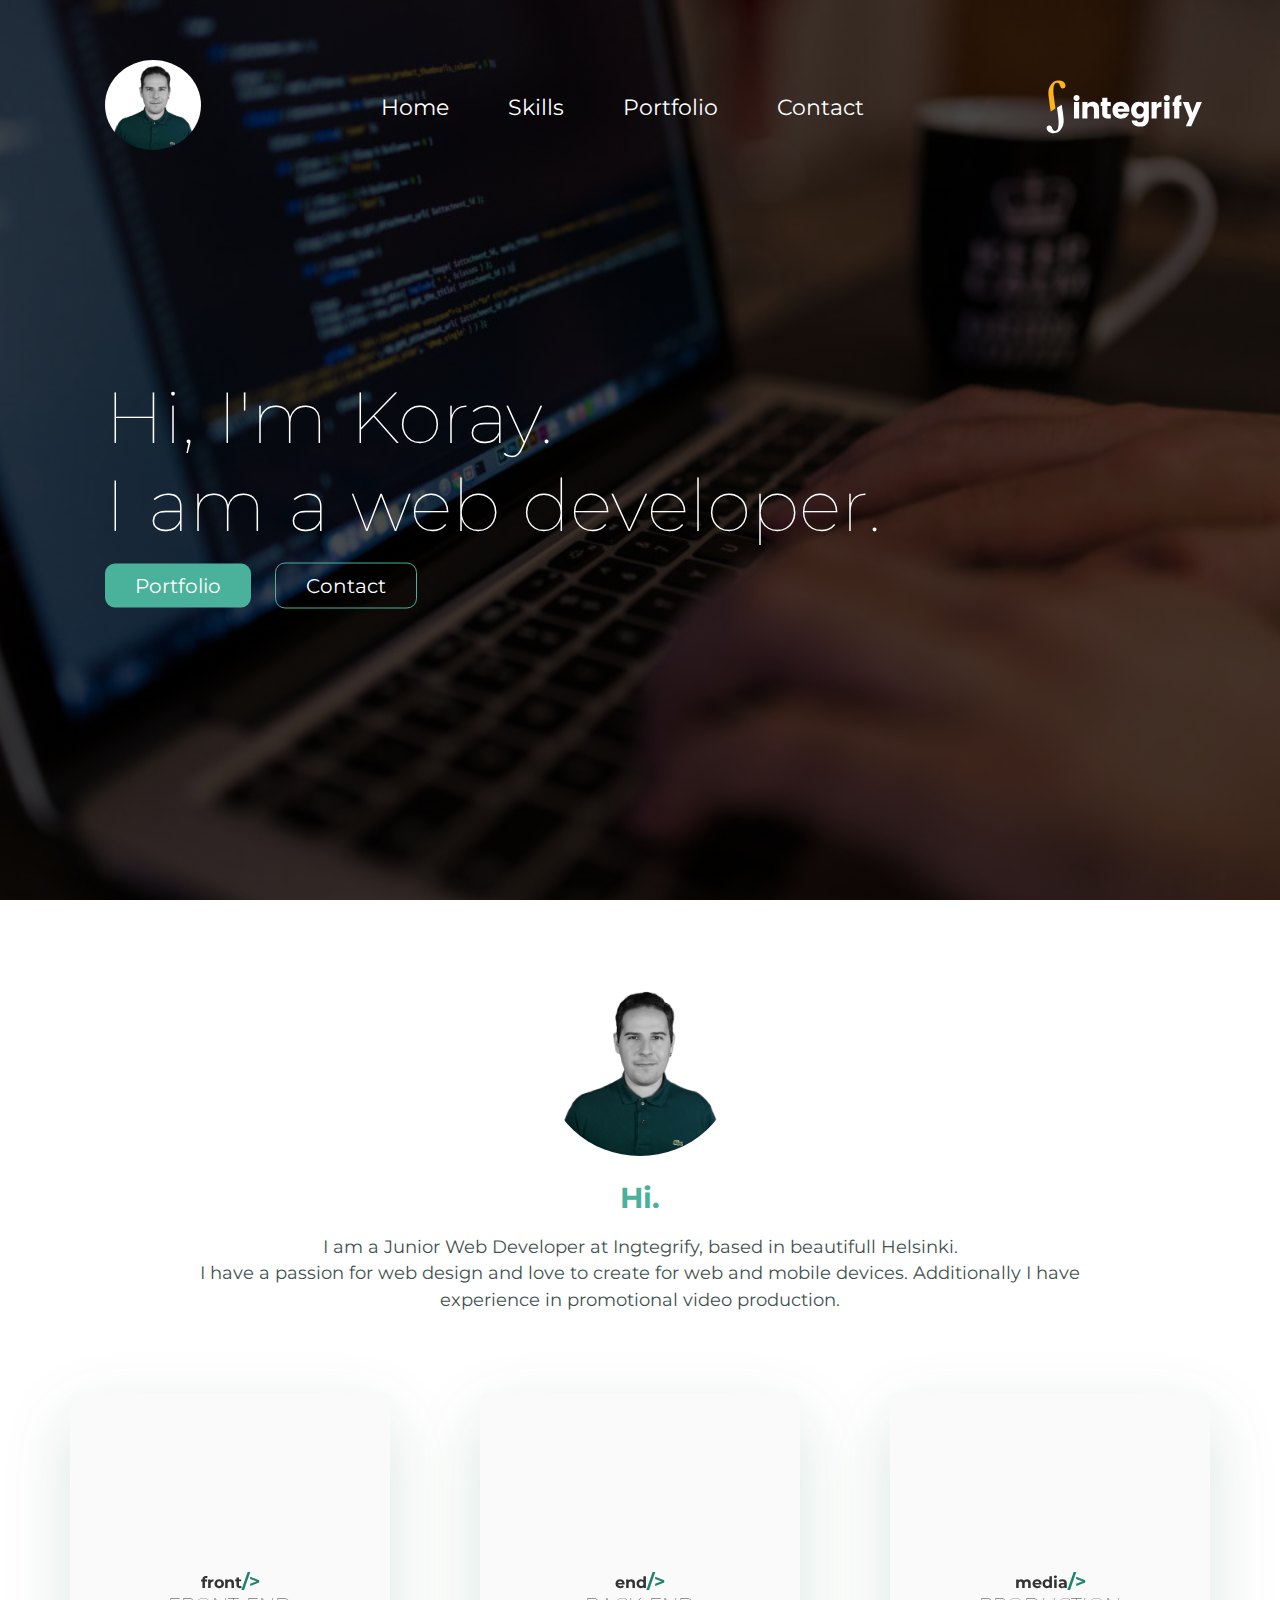
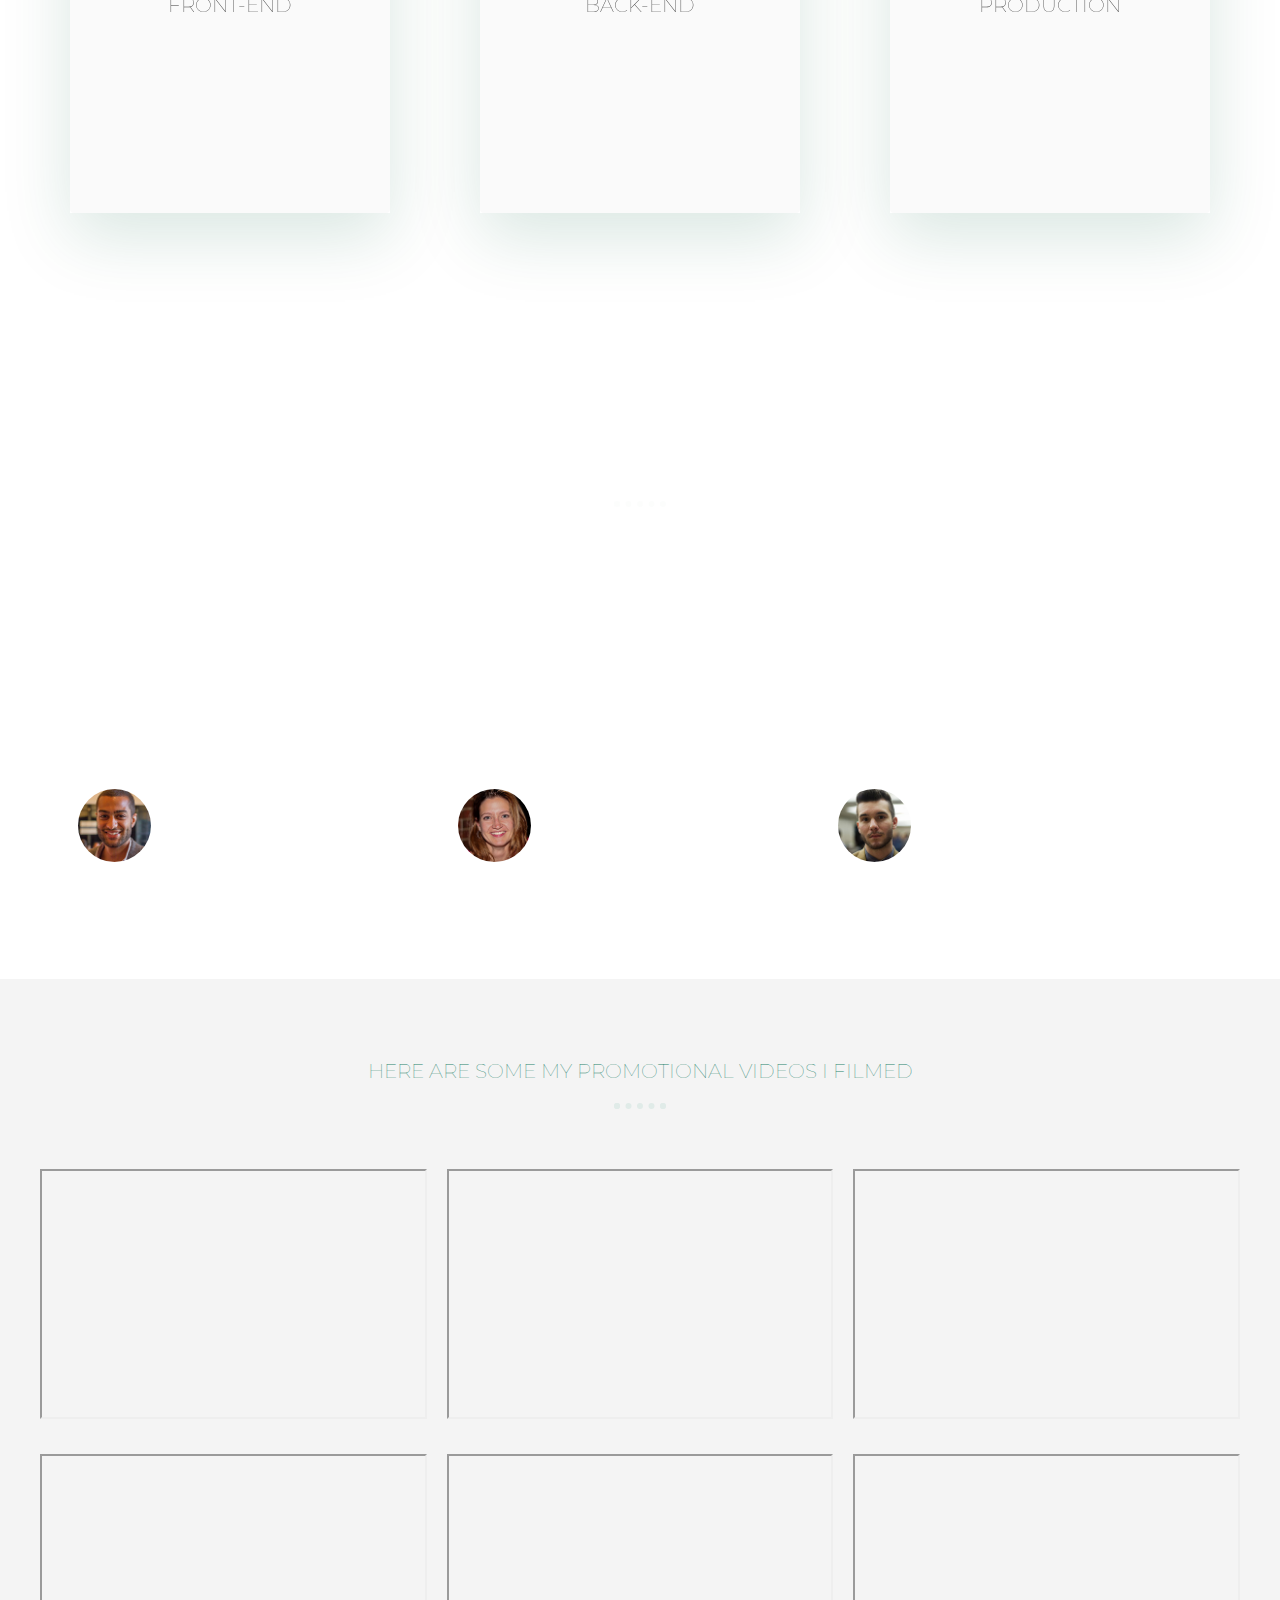
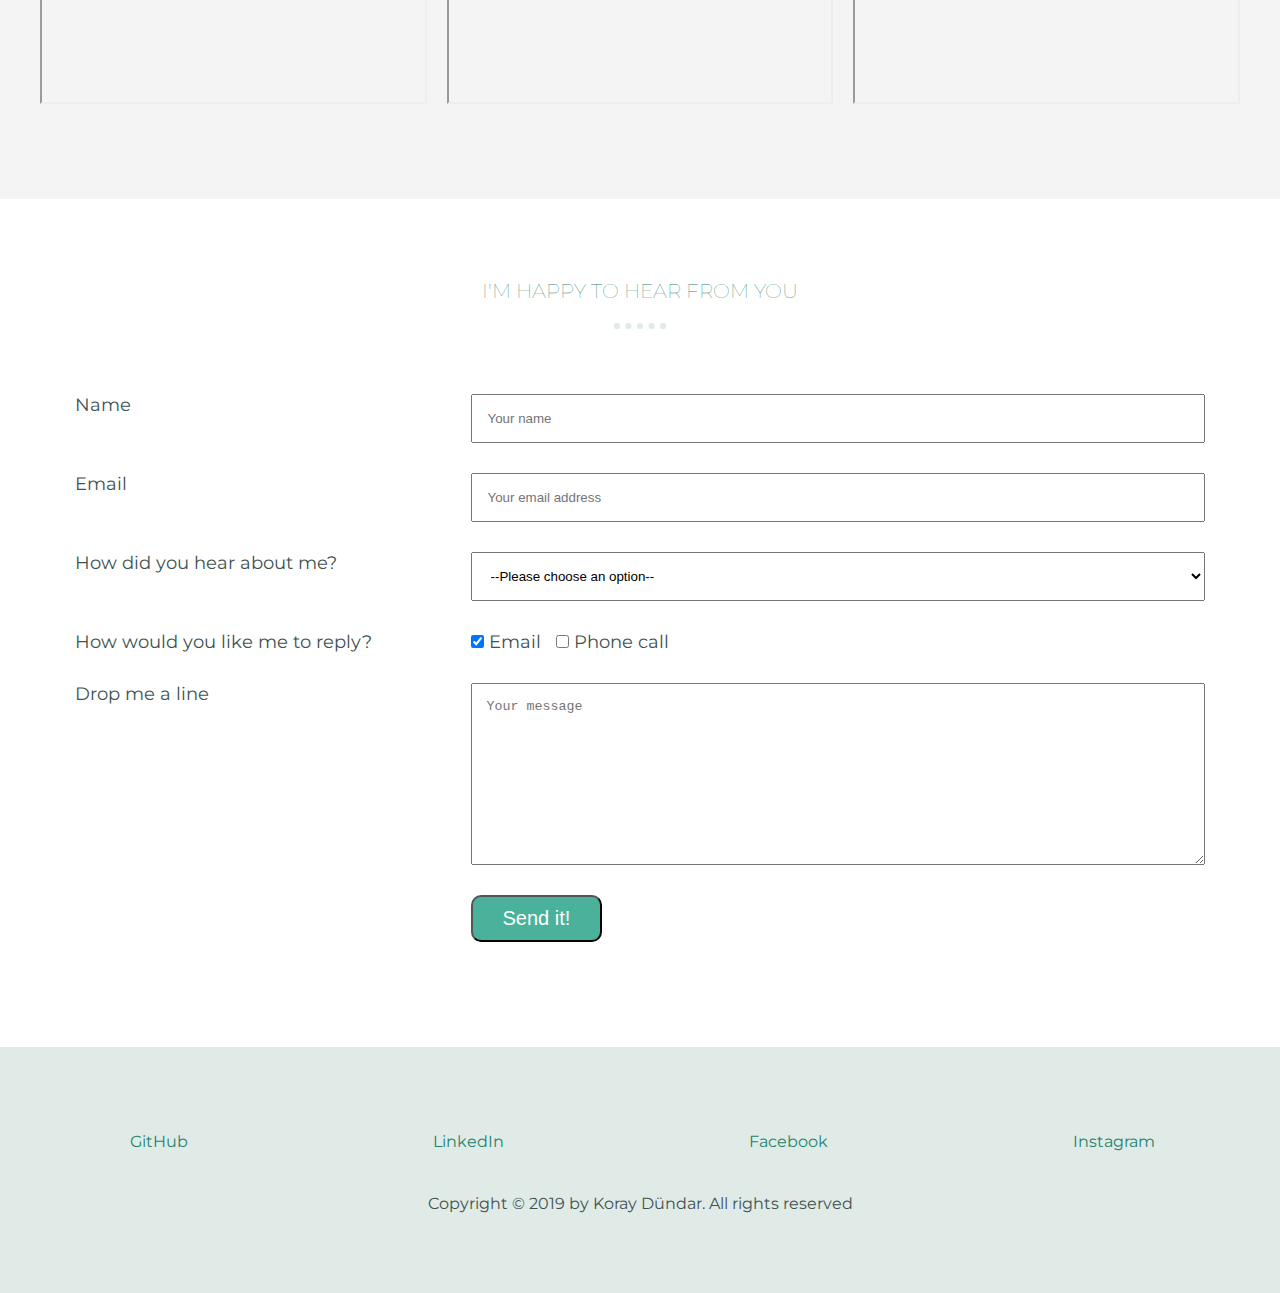
==== commit 1cd62cd1: "responsive nav" ====
--- a/index.html
+++ b/index.html
@@ -1,13 +1,13 @@
 <!DOCTYPE html>
-<html lang="en">
+<html>
   <head>
     <meta charset="UTF-8" />
-    <meta name="viewport" content="width=device-width, initial-scale=1.0" />
+    <meta name="viewport" content="width=device-width, initial-scale=1, " />
 
     <title>First Assignment - Deadline - 01.02.2019</title>
     <link rel="stylesheet" href="./css/style.css" />
     <link
-      href="https://fonts.googleapis.com/css?family=Merriweather|Montserrat|"
+      href="https://fonts.googleapis.com/css?family=Merriweather|Montserrat"
       rel="stylesheet"
     />
     <link
@@ -49,6 +49,47 @@
             </ul>
           </nav>
 
+          <div id="menuToggle">
+            <!--
+              A fake / hidden checkbox is used as click reciever,
+              so you can use the :checked selector on it.
+              -->
+            <input type="checkbox" />
+
+            <!--
+              Some spans to act as a hamburger.
+              
+              They are acting like a real hamburger,
+              not that McDonalds stuff.
+              -->
+            <span></span> <span></span> <span></span>
+
+            <!--
+              Too bad the menu has to be inside of the button
+              but hey, it's pure CSS magic.
+              -->
+            <ul id="menu">
+              
+                <li><a class="main-nav__button" href="#">Home</a></li>
+                <li>
+                  <a class="main-nav__button" href="./html/skills.html"
+                    >Skills</a
+                  >
+                </li>
+                <li>
+                  <a class="main-nav__button" href="./html/portfolio.html"
+                    >Portfolio</a
+                  >
+                </li>
+                <li>
+                  <a class="main-nav__button" href="./html/concact.html"
+                    >Contact</a
+                  >
+                </li>
+              
+            </ul>
+          </div>
+
           <img
             class="logo__pic"
             src="./resources/images/logo.svg"
@@ -65,7 +106,7 @@
             Hi, I'm Koray. <br />
             I am a web developer.
           </h1>
-          <a class="button button--a btn-animated" href="#">Portfolio</a>
+          <a class="button button--a" href="#">Portfolio</a>
           <a class="button button--b" href="#">Contact</a>
         </div>
       </div>
@@ -74,7 +115,11 @@
     <section id="skills">
       <div class="container">
         <div class="hero-action">
-          <img class="hero-image" src="./resources/images/me.jpg" />
+          <img
+            class="hero-image"
+            alt="Koray Dündar"
+            src="./resources/images/me.jpg"
+          />
 
           <h2>Hi.</h2>
           <br />
@@ -89,12 +134,13 @@
           </p>
         </div>
       </div>
+
       <div class="row">
         <div class="cards">
           <div class="maincontainer">
             <div class="thecard">
               <div class="thefront">
-                <p>front/></p>
+                <p>front<span class="green-sign">/></span></p>
                 <h3 class="t3 t3__dark">Front-end</h3>
               </div>
               <div class="theback">
@@ -136,10 +182,34 @@
           <div class="maincontainer">
             <div class="thecard">
               <div class="thefront">
-                <p>end/></p>
+                <p>end<span class="green-sign">/></span></p>
                 <h3 class="t3 t3__dark">Back-end</h3>
               </div>
-              <div class="theback"></div>
+              <div class="theback">
+                <table class="theback__table">
+                  <tr>
+                    <td><i class="fas fa-camera"></i> MongoDB</td>
+                    <td>
+                      <i class="fas fa-star"></i><i class="fas fa-star"></i
+                      ><i class="fas fa-star"></i>
+                    </td>
+                  </tr>
+                  <tr>
+                    <td><i class="fas fa-video"></i> MySQL</td>
+                    <td>
+                      <i class="fas fa-star"></i> <i class="fas fa-star"></i
+                      ><i class="fas fa-star"></i><i class="fas fa-star"></i>
+                    </td>
+                  </tr>
+                  <tr>
+                    <td><i class="fas fa-crop"></i> Ruby</td>
+                    <td>
+                      <i class="fas fa-star"></i><i class="fas fa-star"></i
+                      ><i class="fas fa-star"></i><i class="fas fa-star"></i>
+                    </td>
+                  </tr>
+                </table>
+              </div>
             </div>
             <!-- the card-->
           </div>
@@ -148,7 +218,7 @@
           <div class="maincontainer">
             <div class="thecard">
               <div class="thefront">
-                <p>media/></p>
+                <p>media<span class="green-sign">/></span></p>
                 <h3 class="t3 t3__dark">Production</h3>
               </div>
               <div class="theback">
@@ -364,12 +434,12 @@
             />
           </div>
           <div class="contact__questions">
-            <label class="contact__label" for="email">Email</label>
+            <label class="contact__label" for="emails">Email</label>
 
             <input
               class="contact__input"
               type="email"
-              id="email"
+              id="emails"
               placeholder="Your email address"
             />
           </div>
@@ -385,7 +455,7 @@
             </select>
           </div>
           <div class="contact__questions">
-            <label class="contact__label" for="communication"
+            <label class="contact__label"
               >How would you like me to reply?</label
             >
             <div class="check">
@@ -415,34 +485,32 @@
       </div>
     </section>
 
+   
+
     <footer>
-      <div class="container">
-        <ul class="footer__nav">
-          <li>
-            <a href="#"
-              ><i class="fab fa-github fa-2x"></i><span>GitHub</span></a
-            >
-          </li>
-          <li>
-            <a href="#"
-              ><i class="fab fa-linkedin fa-2x"></i><span>LinkedIn</span></a
-            >
-          </li>
-          <li>
-            <a href="#"
-              ><i class="fab fa-facebook fa-2x"></i><span>Facebook</span></a
-            >
-          </li>
-          <li>
-            <a href="#"
-              ><i class="fab fa-instagram fa-2x"></i><span>Instagram</span></a
-            >
-          </li>
-        </ul>
-        <br />
-        <br />
-        <p>Copyright © 2019 by Koray Dündar. All rights reserved</p>
-      </div>
+      <ul class="footer__nav">
+        <li>
+          <a href="#"><i class="fab fa-github fa-2x"></i><span>GitHub</span></a>
+        </li>
+        <li>
+          <a href="#"
+            ><i class="fab fa-linkedin fa-2x"></i><span>LinkedIn</span></a
+          >
+        </li>
+        <li>
+          <a href="#"
+            ><i class="fab fa-facebook fa-2x"></i><span>Facebook</span></a
+          >
+        </li>
+        <li>
+          <a href="#"
+            ><i class="fab fa-instagram fa-2x"></i><span>Instagram</span></a
+          >
+        </li>
+      </ul>
+      <br />
+      <br />
+      <p>Copyright © 2019 by Koray Dündar. All rights reserved</p>
     </footer>
   </body>
 </html>
--- a/css/style.css
+++ b/css/style.css
@@ -34,10 +34,12 @@
   background-position: center;
   background-attachment: fixed;
   padding: 25px 1px 15px 1px;
+  overflow: hidden;
 }
 
 .header__sub {
   padding: 25px 1px 15px 1px;
+  overflow: hidden;
 }
 
 .logo {
@@ -70,20 +72,20 @@
   font-family: "Montserrat";
 }
 
-.picture {
-  width: 10%;
-}
-
 .picture__me {
-  width: 100%;
+  margin: 35px;
+  height: 90px;
+  width: auto;
   border-radius: 50%;
+  margin-right: 4px;
 }
 
 .hero-text-box {
+  margin: 35px;
   position: absolute;
   top: 50%;
   transform: translateY(-50%);
-  width: 900px;
+  max-width: 900px;
   text-align: left;
 }
 
@@ -123,6 +125,7 @@
 
 .main-nav {
   font-family: "Montserrat";
+  width: 70%;
 }
 
 ul {
@@ -135,7 +138,7 @@
 
 .main-nav__button {
   text-decoration: none;
-  padding: 5px 15px;
+  padding: 1px 15px;
   color: #fff;
   font-size: 140%;
 }
@@ -153,16 +156,28 @@
   font-size: 40px;
 }
 
+/*mobile nav */
+.mobile-nav-icon {
+  cursor: pointer;
+  display: none;
+  margin: 35px;
+}
+
+.mobile-nav-icon i {
+  color: white;
+}
+
 /*sub nav*/
 .sub-nav {
   font-family: "Montserrat";
+  width: 70%;
 }
 
 .sub-nav__button {
   text-decoration: none;
-  padding: 5px 15px;
+  padding: 1px 15px;
   color: #4ab19a;
-  font-size: 170%;
+  font-size: 140%;
   border-bottom: 2px solid transparent;
 }
 
@@ -190,7 +205,7 @@
 }
 
 h2 {
-  font-size: 200%;
+  font-size: 180%;
   color: #4ab19a;
 }
 
@@ -314,7 +329,7 @@
 /*FORM*/
 #contact {
   padding: 80px 0;
-
+  overflow: hidden;
   font-size: 18px;
 }
 
@@ -366,14 +381,15 @@
 
 .footer__nav {
   display: flex;
-  justify-content: center;
+  justify-content: space-around;
+  flex-wrap: wrap;
+  padding: 5px;
+}
+
+.footer__nav a {
+  display: flex;
   align-items: center;
-}
-
-.footer__nav a {
-  display: flex;
-  align-items: center;
-  margin-right: 15px;
+
   text-decoration: none;
   color: #1e836c;
 }
@@ -432,11 +448,12 @@
   height: 100%;
   transform-style: preserve-3d;
   transition: all 1s ease;
-  box-shadow: rgba(0, 0, 0, 0.15) 0px 1.5rem 4rem;
+  box-shadow: rgba(0, 94, 62, 0.15) 0px 1.5rem 4rem;
   font-family: "Montserrat", serif;
 }
 
-.thecard:hover {
+.thecard:hover,
+.thecard:focus {
   transform: rotateY(180deg);
 }
 
@@ -479,3 +496,125 @@
   margin-bottom: 10px;
   width: 100%;
 }
+
+.green-sign {
+  color: #1e836c;
+  font-size: 120%;
+  font-style: bold;
+}
+
+#menuToggle {
+  display: none;
+  position: relative;
+  top: -12px;
+  right: 50px;
+
+  z-index: 1;
+
+  -webkit-user-select: none;
+  user-select: none;
+}
+
+#menuToggle input {
+  display: block;
+  width: 40px;
+  height: 32px;
+  position: absolute;
+  top: -7px;
+  left: -5px;
+
+  cursor: pointer;
+
+  opacity: 0; /* hide this */
+  z-index: 2; /* and place it over the hamburger */
+
+  -webkit-touch-callout: none;
+}
+
+/*
+ * Just a quick hamburger
+ */
+#menuToggle span {
+  display: block;
+  width: 33px;
+  height: 4px;
+  margin-bottom: 5px;
+  position: relative;
+
+  background: #4ab19a;
+  border-radius: 3px;
+
+  z-index: 1;
+
+  transform-origin: 4px 0px;
+
+  transition: transform 0.5s cubic-bezier(0.77, 0.2, 0.05, 1),
+    background 0.5s cubic-bezier(0.77, 0.2, 0.05, 1), opacity 0.55s ease;
+}
+
+#menuToggle span:first-child {
+  transform-origin: 0% 0%;
+}
+
+#menuToggle span:nth-last-child(2) {
+  transform-origin: 0% 100%;
+}
+
+/* 
+ * Transform all the slices of hamburger
+ * into a crossmark.
+ */
+#menuToggle input:checked ~ span {
+  opacity: 1;
+  transform: rotate(45deg) translate(-2px, -1px);
+  background: #4ab19a;
+}
+
+/*
+ * But let's hide the middle one.
+ */
+#menuToggle input:checked ~ span:nth-last-child(3) {
+  opacity: 0;
+  transform: rotate(0deg) scale(0.2, 0.2);
+}
+
+/*
+ * Ohyeah and the last one should go the other direction
+ */
+#menuToggle input:checked ~ span:nth-last-child(2) {
+  transform: rotate(-45deg) translate(0, -1px);
+}
+
+/*
+ * Make this absolute positioned
+ * at the top left of the screen
+ */
+#menu {
+  position: absolute;
+  width: 300px;
+  margin: -52px 0 0 -183px;
+  padding: 51px;
+  padding-top: 56px;
+
+  background: #2b272791;
+  list-style-type: none;
+  -webkit-font-smoothing: antialiased;
+  /* to stop flickering of text in safari */
+
+  transform-origin: 0% 0%;
+  transform: translate(700%, 0);
+
+  transition: transform 0.5s cubic-bezier(0.77, 0.2, 0.05, 1);
+}
+
+#menu li {
+  padding: 10px 0;
+  font-size: 22px;
+}
+
+/*
+ * And let's slide it in from the left
+ */
+#menuToggle input:checked ~ ul {
+  transform: none;
+}
--- a/css/queries.css
+++ b/css/queries.css
@@ -13,17 +13,106 @@
 
   h1 {
     font-size: 375%;
-  }
+  
 }
 
 /* Small tablet to big tablet: from 768px (IPAD) to 1023px (landscape tablet) */
 @media only screen and (max-width: 1023px) {
+  .main-nav, , .sub-nav{
+    font-size: 80%;
+  }
+
+  h1 {
+    font-size: 275%;
+  }
+
+  .row{
+      padding: 0 5px;
+  }
+
+  .theback__table {
+    margin-top: 55px;
+    font-size: 12px;
+  }
+  .maincontainer {
+    width: 220px;
+    height: 420px;
+    
+  }
+
+  .main-nav li:not(:last-child) {
+    margin-right: 5px;
+  }
+
+  .sub-nav li:not(:last-child) {
+  margin-right: 5px;
+  }
 }
-
 /* Small phones to small tablets:481px to 767px*/
 @media only screen and (max-width: 767px) {
+    
+
+    h1 {
+        font-size: 205%;
+      }
+
+      .main-nav, .sub-nav{
+        display: none;
+          /* width: 100%;
+          text-align: right; */
+      }
+
+      .main-nav__button, .sub-nav__button {
+    font-size: 110%;
+    }
+
+    
+
+      .testimonials__box {
+        flex-direction: column;
+      }
+
+      .cards {
+          flex-direction: column;
+          align-items: center;
+          
+      }
+
+      .maincontainer {
+        width: 350px;
+        height: 450px;
+        margin-bottom: 50px;
+      }
+
+      .logo__pic{
+          display: none;
+      }
+
+      #menuToggle{
+        display: block;
+      }
+      /* .mobile-nav-icon {
+        display: inline-block;
+      }
+
+      .main-nav li{
+        display: block;
+        font-size: 100%;
+        margin-right: 25px;
+        margin-bottom: 15px;
+      } */
+
+      
+    
 }
 
 /* Small Phones: from 0 to 480 px such as Iphone 5*/
 @media only screen and (max-width: 480px) {
+  h1{
+    font-size: 155%;
+  }
+
+  .button {
+    font-size: 15px;
+  }
 }
